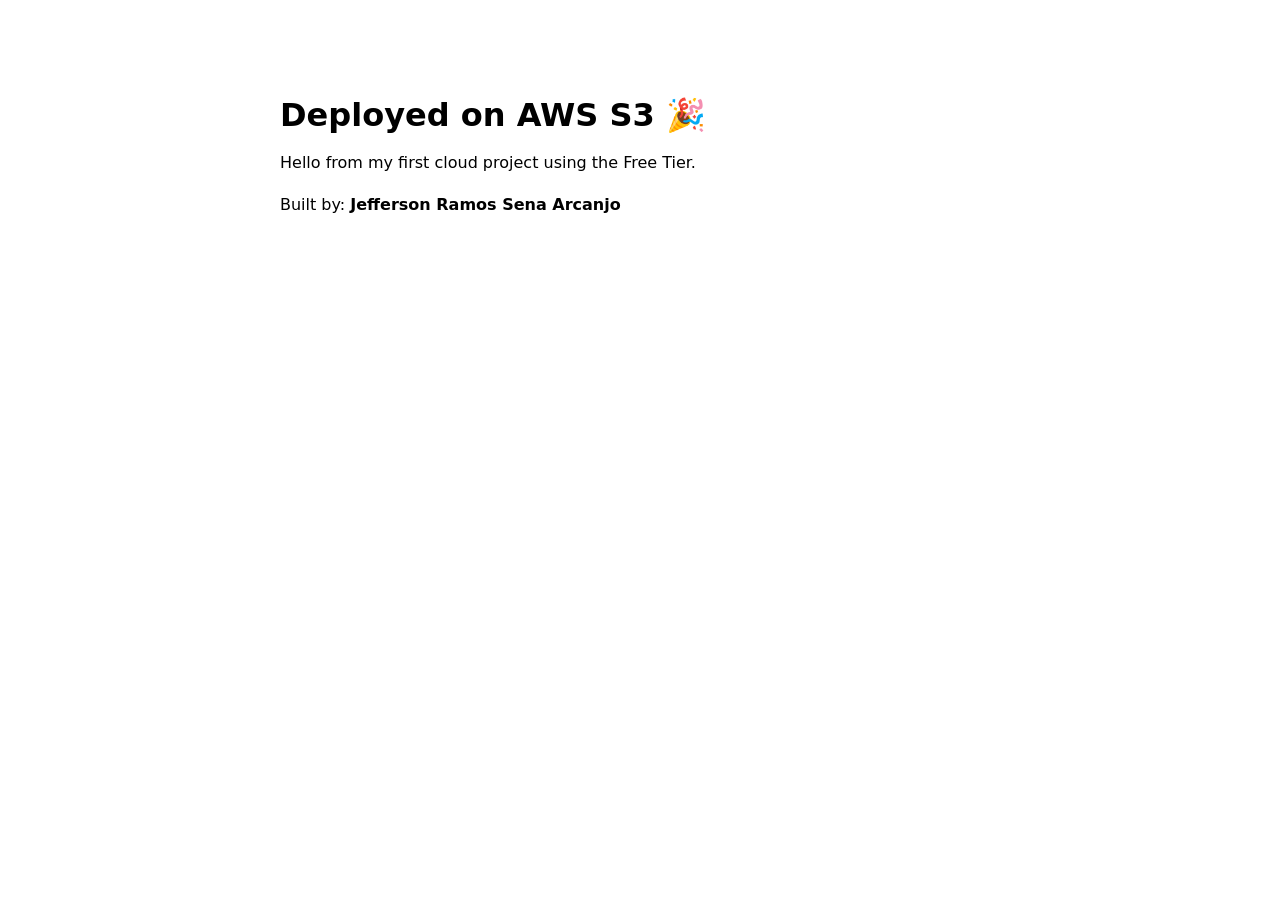
==== website/index.html @ dbe0a8b1 "Message" ====
<!doctype html>
<html lang="en">
<head>
  <meta charset="utf-8" />
  <meta name="viewport" content="width=device-width,initial-scale=1" />
  <title>My AWS S3 Static Site</title>
  <link rel="stylesheet" href="style.css" />
</head>
<body>
  <main>
    <h1>Deployed on AWS S3 🎉</h1>
    <p>Hello from my first cloud project using the Free Tier.</p>
    <p>Built by: <strong>Jefferson Ramos Sena Arcanjo</strong></p>
  </main>
</body>
</html>
---- website/style.css ----
html,body {
  margin: 0;
  padding: 0;
  font-family: system-ui, -apple-system, Segoe UI, Roboto, Arial, sans-serif;
}

main {
  max-width: 720px;
  margin: 8vh auto;
  padding: 24px;
}

h1 {
  margin: 0 0 12px;
}

p {
  line-height: 1.6;
}
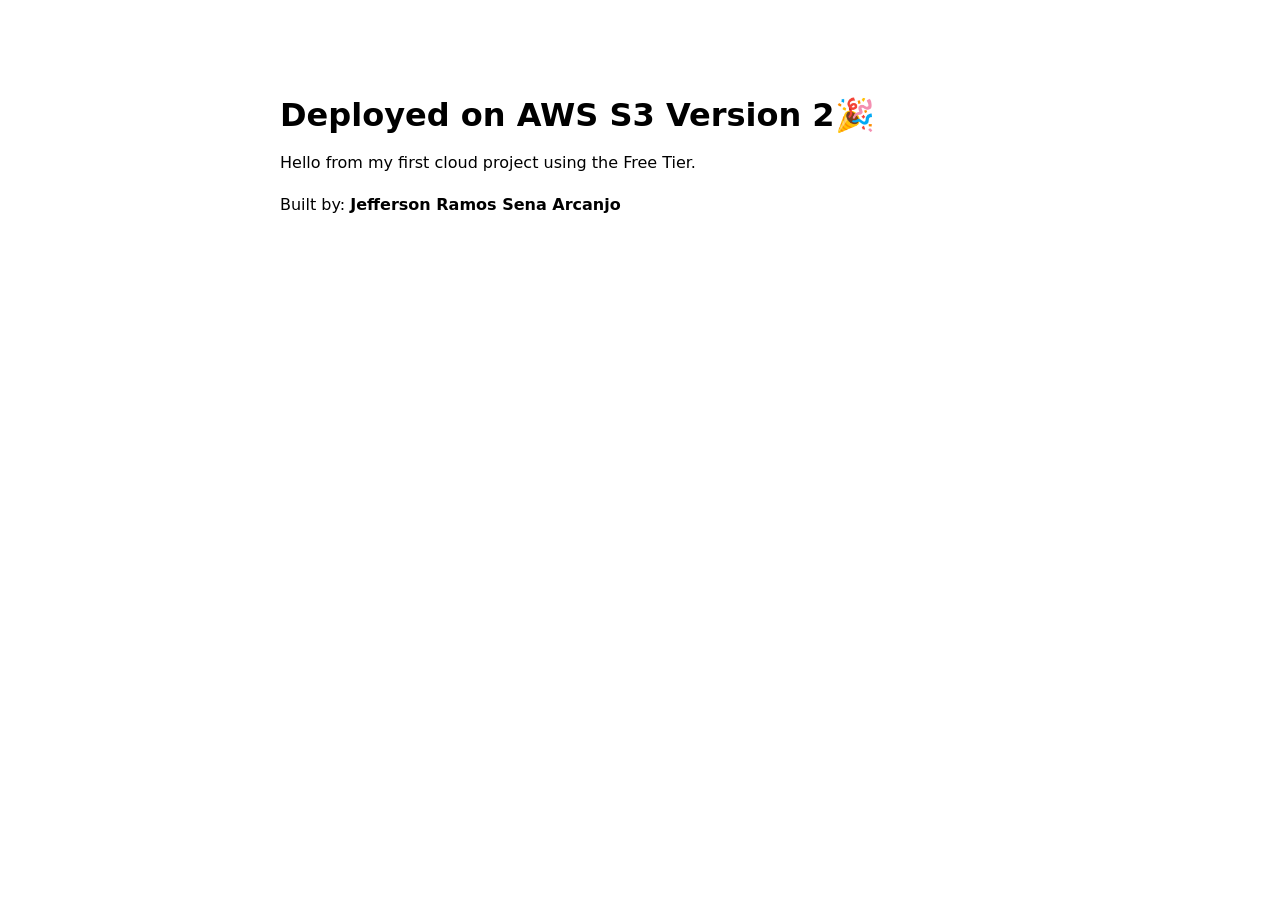
==== commit f3b3a655: "Update homepage to test CI/CD pipeline" ====
--- a/website/index.html
+++ b/website/index.html
@@ -8,7 +8,7 @@
 </head>
 <body>
   <main>
-    <h1>Deployed on AWS S3 🎉</h1>
+    <h1>Deployed on AWS S3 Version 2🎉</h1>
     <p>Hello from my first cloud project using the Free Tier.</p>
     <p>Built by: <strong>Jefferson Ramos Sena Arcanjo</strong></p>
   </main>
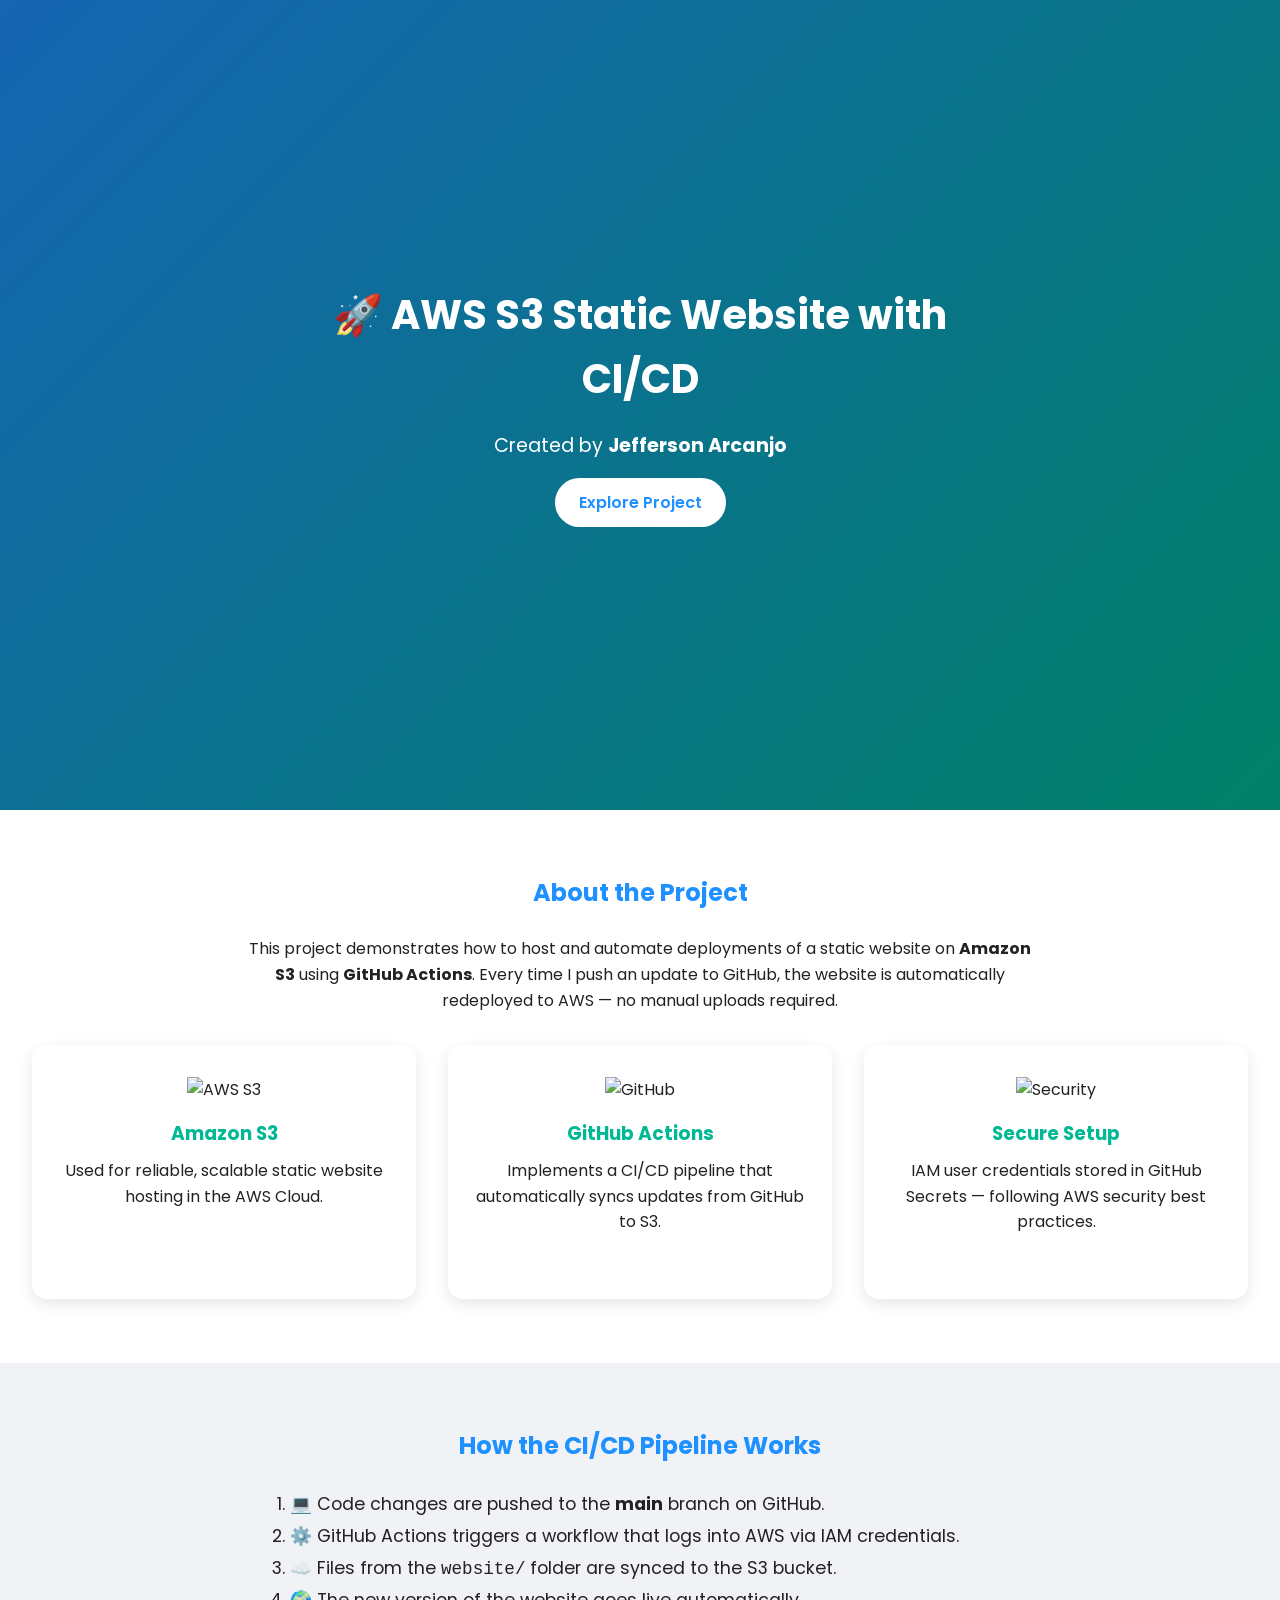
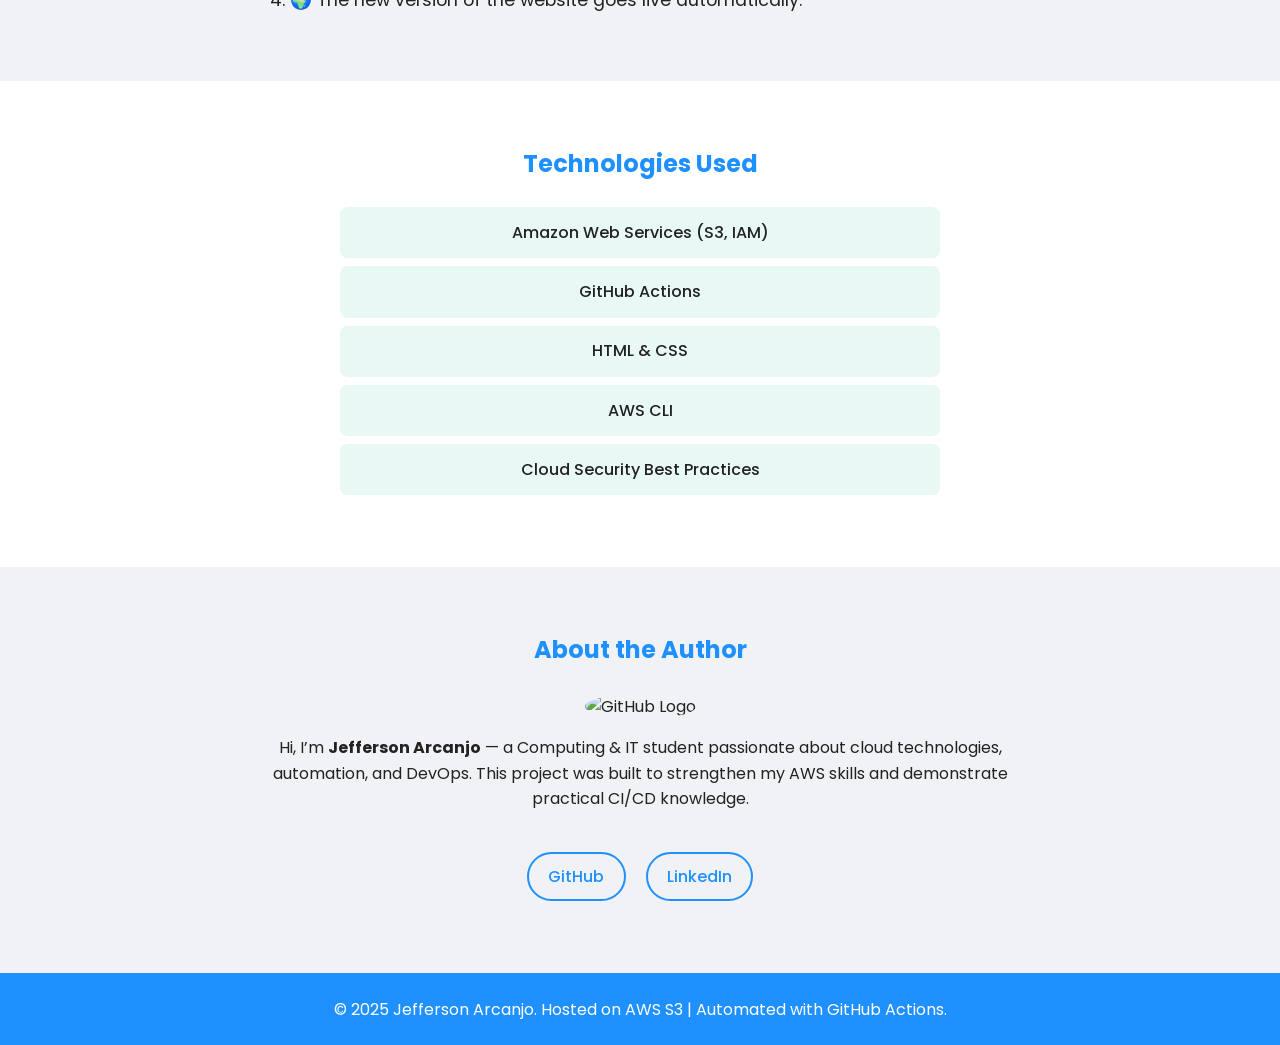
==== commit 4a3b2c52: "Upgrade website design with new portfolio layout" ====
--- a/website/index.html
+++ b/website/index.html
@@ -1,16 +1,90 @@
-<!doctype html>
+<!DOCTYPE html>
 <html lang="en">
 <head>
-  <meta charset="utf-8" />
-  <meta name="viewport" content="width=device-width,initial-scale=1" />
-  <title>My AWS S3 Static Site</title>
+  <meta charset="UTF-8" />
+  <meta name="viewport" content="width=device-width, initial-scale=1.0" />
+  <title>AWS S3 Static Website with CI/CD | Jefferson Arcanjo</title>
   <link rel="stylesheet" href="style.css" />
+  <link rel="preconnect" href="https://fonts.googleapis.com">
+  <link href="https://fonts.googleapis.com/css2?family=Poppins:wght@300;500;700&display=swap" rel="stylesheet">
 </head>
 <body>
+  <header class="hero">
+    <div class="overlay"></div>
+    <div class="hero-content">
+      <h1>🚀 AWS S3 Static Website with CI/CD</h1>
+      <p>Created by <strong>Jefferson Arcanjo</strong></p>
+      <a href="#project" class="btn">Explore Project</a>
+    </div>
+  </header>
+
   <main>
-    <h1>Deployed on AWS S3 Version 2🎉</h1>
-    <p>Hello from my first cloud project using the Free Tier.</p>
-    <p>Built by: <strong>Jefferson Ramos Sena Arcanjo</strong></p>
+    <section id="project" class="section">
+      <h2>About the Project</h2>
+      <p>
+        This project demonstrates how to host and automate deployments of a static website on
+        <strong>Amazon S3</strong> using <strong>GitHub Actions</strong>.
+        Every time I push an update to GitHub, the website is automatically redeployed to AWS —
+        no manual uploads required.
+      </p>
+
+      <div class="cards">
+        <div class="card">
+          <img src="https://cdn-icons-png.flaticon.com/512/5968/5968381.png" alt="AWS S3" />
+          <h3>Amazon S3</h3>
+          <p>Used for reliable, scalable static website hosting in the AWS Cloud.</p>
+        </div>
+        <div class="card">
+          <img src="https://cdn-icons-png.flaticon.com/512/2111/2111432.png" alt="GitHub" />
+          <h3>GitHub Actions</h3>
+          <p>Implements a CI/CD pipeline that automatically syncs updates from GitHub to S3.</p>
+        </div>
+        <div class="card">
+          <img src="https://cdn-icons-png.flaticon.com/512/906/906343.png" alt="Security" />
+          <h3>Secure Setup</h3>
+          <p>IAM user credentials stored in GitHub Secrets — following AWS security best practices.</p>
+        </div>
+      </div>
+    </section>
+
+    <section id="pipeline" class="section alt">
+      <h2>How the CI/CD Pipeline Works</h2>
+      <ol>
+        <li>💻 Code changes are pushed to the <strong>main</strong> branch on GitHub.</li>
+        <li>⚙️ GitHub Actions triggers a workflow that logs into AWS via IAM credentials.</li>
+        <li>☁️ Files from the <code>website/</code> folder are synced to the S3 bucket.</li>
+        <li>🌍 The new version of the website goes live automatically.</li>
+      </ol>
+    </section>
+
+    <section id="technologies" class="section">
+      <h2>Technologies Used</h2>
+      <ul class="tech-list">
+        <li>Amazon Web Services (S3, IAM)</li>
+        <li>GitHub Actions</li>
+        <li>HTML & CSS</li>
+        <li>AWS CLI</li>
+        <li>Cloud Security Best Practices</li>
+      </ul>
+    </section>
+
+    <section id="author" class="section alt">
+      <h2>About the Author</h2>
+      <img src="https://avatars.githubusercontent.com/u/9919?s=200&v=4" alt="GitHub Logo" class="profile" />
+      <p>
+        Hi, I’m <strong>Jefferson Arcanjo</strong> — a Computing & IT student passionate about
+        cloud technologies, automation, and DevOps.  
+        This project was built to strengthen my AWS skills and demonstrate practical CI/CD knowledge.
+      </p>
+      <div class="links">
+        <a href="https://github.com/Arcanjo-jefferson" target="_blank">GitHub</a>
+        <a href="#" target="_blank">LinkedIn</a>
+      </div>
+    </section>
   </main>
+
+  <footer>
+    <p>© 2025 Jefferson Arcanjo. Hosted on AWS S3 | Automated with GitHub Actions.</p>
+  </footer>
 </body>
-</html>+</html>
--- a/website/style.css
+++ b/website/style.css
@@ -1,19 +1,170 @@
-html,body {
+/* Font and global reset */
+* {
   margin: 0;
   padding: 0;
-  font-family: system-ui, -apple-system, Segoe UI, Roboto, Arial, sans-serif;
+  box-sizing: border-box;
 }
 
-main {
-  max-width: 720px;
-  margin: 8vh auto;
-  padding: 24px;
+body {
+  font-family: 'Poppins', sans-serif;
+  line-height: 1.6;
+  color: #222;
+  background-color: #f5f6fa;
 }
 
-h1 {
-  margin: 0 0 12px;
+/* Hero Section */
+.hero {
+  position: relative;
+  background: linear-gradient(135deg, #1e90ff, #00b894);
+  color: white;
+  text-align: center;
+  height: 90vh;
+  display: flex;
+  align-items: center;
+  justify-content: center;
 }
 
-p {
-  line-height: 1.6;
-}+.hero .overlay {
+  position: absolute;
+  inset: 0;
+  background: rgba(0, 0, 0, 0.3);
+}
+
+.hero-content {
+  position: relative;
+  z-index: 1;
+  max-width: 700px;
+}
+
+.hero h1 {
+  font-size: 2.5rem;
+  margin-bottom: 0.5em;
+}
+
+.hero p {
+  font-size: 1.2rem;
+}
+
+.btn {
+  display: inline-block;
+  background: #fff;
+  color: #1e90ff;
+  padding: 0.75em 1.5em;
+  border-radius: 30px;
+  font-weight: 600;
+  margin-top: 1em;
+  text-decoration: none;
+  transition: 0.3s;
+}
+
+.btn:hover {
+  background: #00b894;
+  color: #fff;
+}
+
+/* Sections */
+.section {
+  padding: 4em 2em;
+  text-align: center;
+  background: #fff;
+}
+
+.section.alt {
+  background: #f0f2f5;
+}
+
+.section h2 {
+  color: #1e90ff;
+  margin-bottom: 1em;
+}
+
+.section p {
+  max-width: 800px;
+  margin: 0 auto 2em;
+}
+
+/* Cards */
+.cards {
+  display: grid;
+  grid-template-columns: repeat(auto-fit, minmax(240px, 1fr));
+  gap: 2em;
+  margin-top: 2em;
+}
+
+.card {
+  background: #fff;
+  border-radius: 15px;
+  padding: 2em 1.5em;
+  box-shadow: 0 5px 15px rgba(0, 0, 0, 0.1);
+  transition: transform 0.3s ease;
+}
+
+.card:hover {
+  transform: translateY(-8px);
+}
+
+.card img {
+  width: 60px;
+  margin-bottom: 1em;
+}
+
+.card h3 {
+  color: #00b894;
+  margin-bottom: 0.5em;
+}
+
+/* Pipeline List */
+ol {
+  text-align: left;
+  max-width: 700px;
+  margin: 0 auto;
+  font-size: 1.1rem;
+  line-height: 1.8;
+}
+
+/* Tech List */
+.tech-list {
+  list-style: none;
+  max-width: 600px;
+  margin: 0 auto;
+}
+
+.tech-list li {
+  background: #e8f8f5;
+  margin: 0.5em 0;
+  padding: 0.8em;
+  border-radius: 8px;
+  font-weight: 500;
+}
+
+/* Author Section */
+.profile {
+  width: 100px;
+  border-radius: 50%;
+  margin-bottom: 1em;
+}
+
+.links a {
+  display: inline-block;
+  margin: 0.5em;
+  padding: 0.6em 1.2em;
+  border: 2px solid #1e90ff;
+  color: #1e90ff;
+  border-radius: 25px;
+  text-decoration: none;
+  font-weight: 500;
+  transition: all 0.3s ease;
+}
+
+.links a:hover {
+  background: #1e90ff;
+  color: white;
+}
+
+/* Footer */
+footer {
+  text-align: center;
+  padding: 1.5em;
+  background: #1e90ff;
+  color: white;
+}
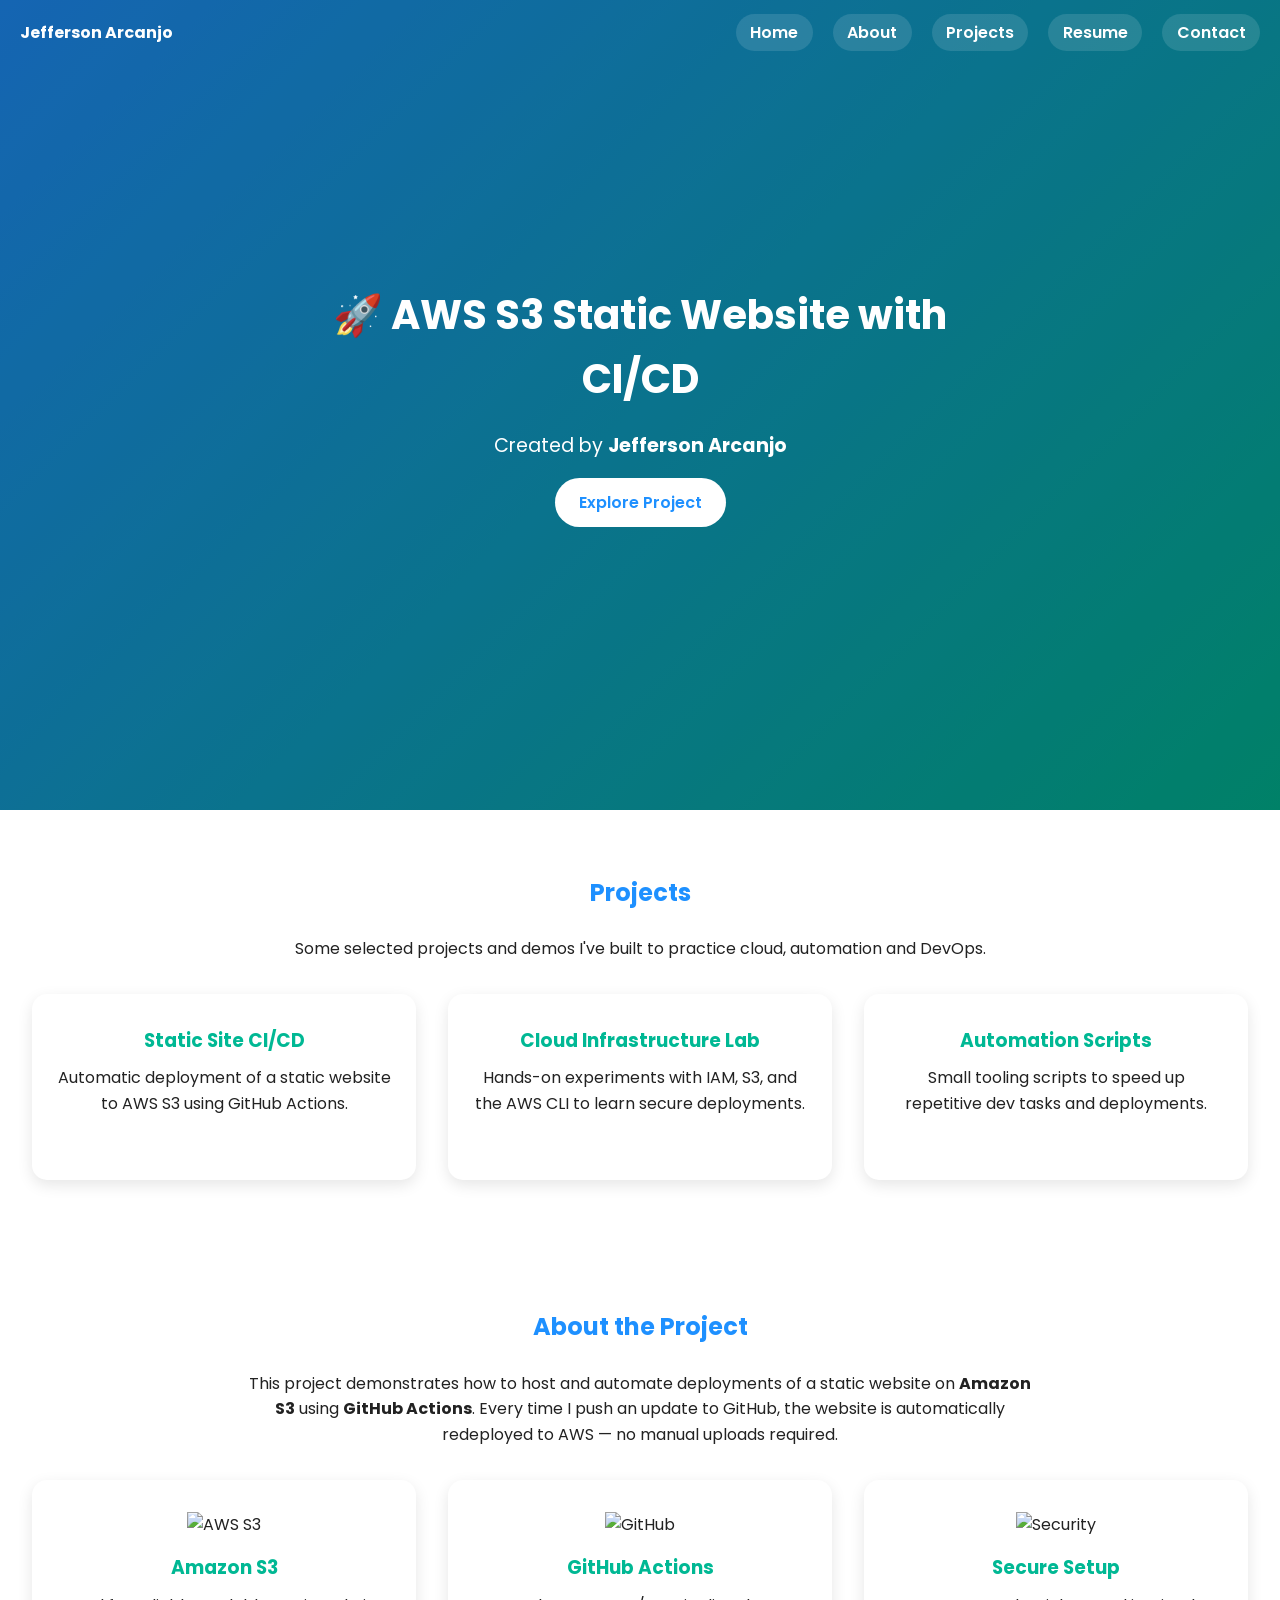
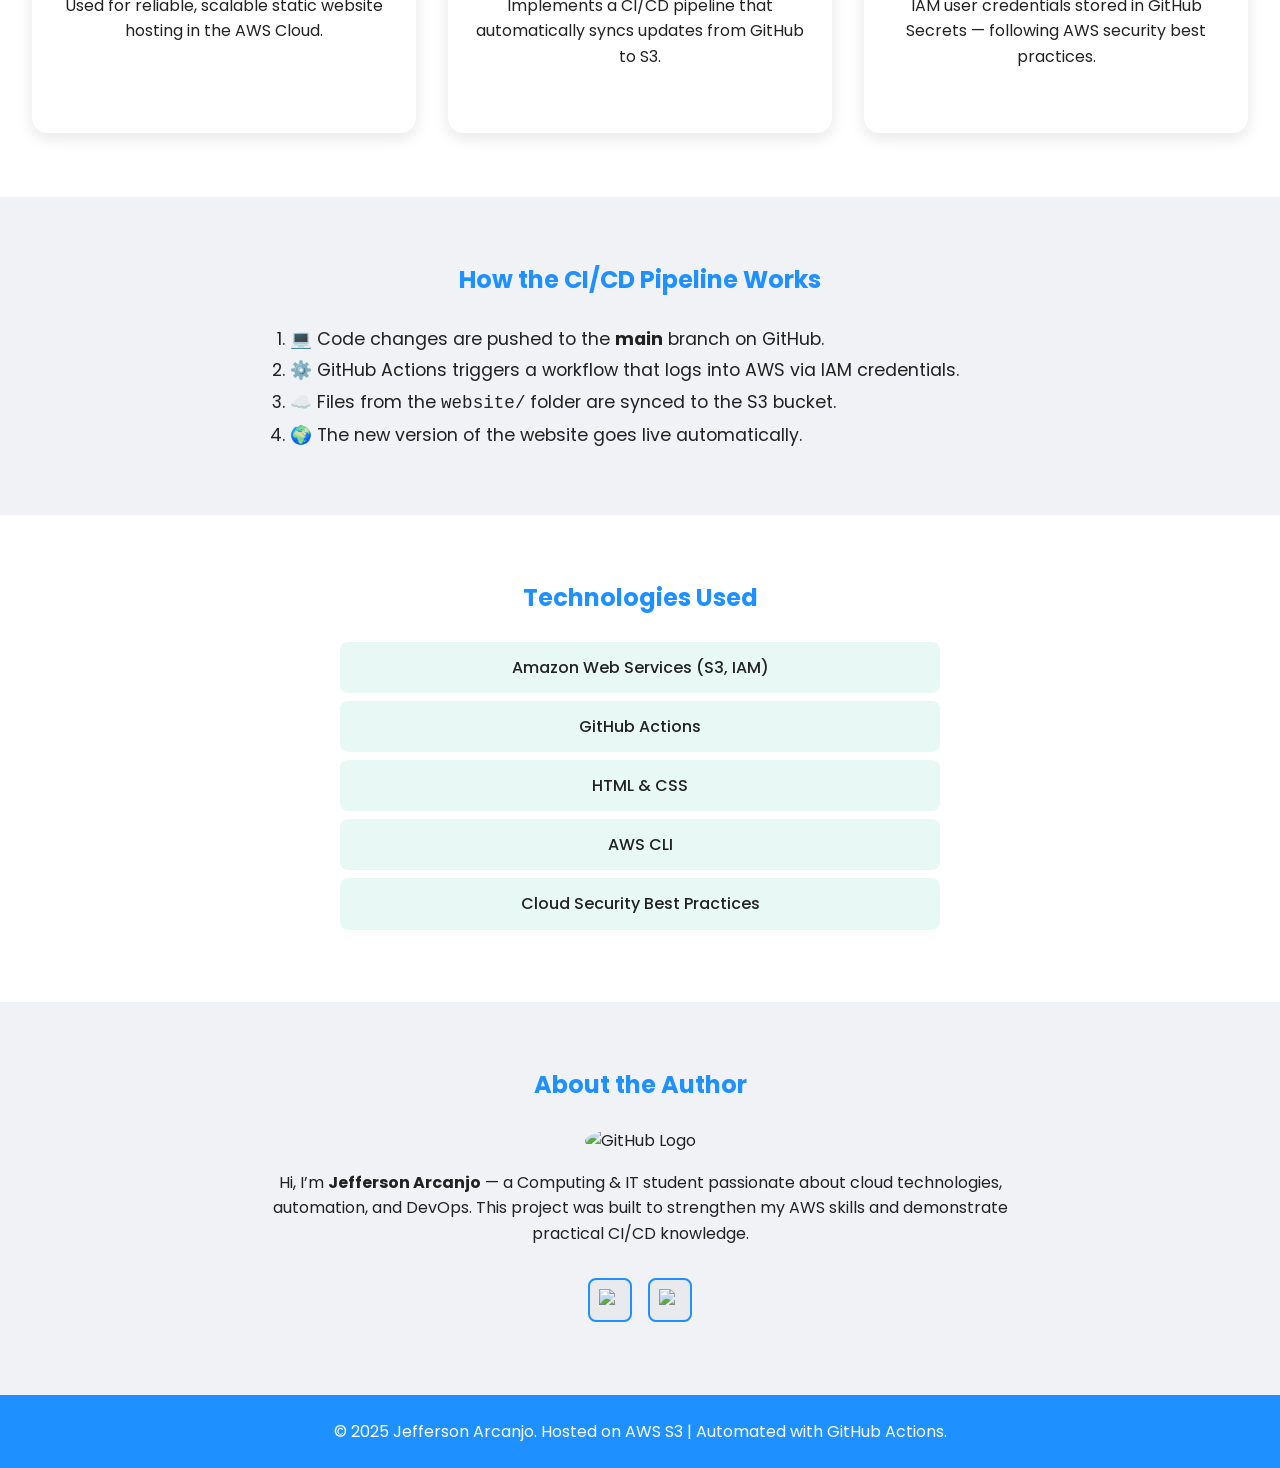
==== commit b6eeeb88: "added new menu section, updated index, and icons" ====
--- a/website/index.html
+++ b/website/index.html
@@ -4,11 +4,21 @@
   <meta charset="UTF-8" />
   <meta name="viewport" content="width=device-width, initial-scale=1.0" />
   <title>AWS S3 Static Website with CI/CD | Jefferson Arcanjo</title>
-  <link rel="stylesheet" href="style.css" />
+  <link rel="stylesheet" href="css/style.css" />
   <link rel="preconnect" href="https://fonts.googleapis.com">
   <link href="https://fonts.googleapis.com/css2?family=Poppins:wght@300;500;700&display=swap" rel="stylesheet">
 </head>
 <body>
+  <nav class="topnav">
+    <div class="brand"><a href="index.html">Jefferson Arcanjo</a></div>
+    <div class="nav-links">
+      <a href="index.html">Home</a>
+      <a href="about.html">About</a>
+      <a href="projects.html">Projects</a>
+      <a href="resume.pdf">Resume</a>
+      <a href="contact.html">Contact</a>
+    </div>
+  </nav>
   <header class="hero">
     <div class="overlay"></div>
     <div class="hero-content">
@@ -19,6 +29,26 @@
   </header>
 
   <main>
+    <section id="projects" class="section">
+      <h2>Projects</h2>
+      <p>Some selected projects and demos I've built to practice cloud, automation and DevOps.</p>
+
+      <div class="cards">
+        <div class="card">
+          <h3>Static Site CI/CD</h3>
+          <p>Automatic deployment of a static website to AWS S3 using GitHub Actions.</p>
+        </div>
+        <div class="card">
+          <h3>Cloud Infrastructure Lab</h3>
+          <p>Hands-on experiments with IAM, S3, and the AWS CLI to learn secure deployments.</p>
+        </div>
+        <div class="card">
+          <h3>Automation Scripts</h3>
+          <p>Small tooling scripts to speed up repetitive dev tasks and deployments.</p>
+        </div>
+      </div>
+    </section>
+
     <section id="project" class="section">
       <h2>About the Project</h2>
       <p>
@@ -76,9 +106,13 @@
         cloud technologies, automation, and DevOps.  
         This project was built to strengthen my AWS skills and demonstrate practical CI/CD knowledge.
       </p>
-      <div class="links">
-        <a href="https://github.com/Arcanjo-jefferson" target="_blank">GitHub</a>
-        <a href="#" target="_blank">LinkedIn</a>
+      <div class="links social-icons">
+        <a href="https://github.com/Arcanjo-jefferson" target="_blank" aria-label="GitHub" title="GitHub">
+          <img src="https://cdn-icons-png.flaticon.com/512/25/25231.png" alt="GitHub" class="social-icon-img" />
+        </a>
+        <a href="https://www.linkedin.com/in/jeffersonarcanjo/" target="_blank" aria-label="LinkedIn" title="LinkedIn">
+          <img src="https://cdn-icons-png.flaticon.com/512/174/174857.png" alt="LinkedIn" class="social-icon-img" />
+        </a>
       </div>
     </section>
   </main>
--- a/website/css/style.css
+++ b/website/css/style.css
@@ -0,0 +1,244 @@
+/* Font and global reset */
+* {
+  margin: 0;
+  padding: 0;
+  box-sizing: border-box;
+}
+
+body {
+  font-family: 'Poppins', sans-serif;
+  line-height: 1.6;
+  color: #222;
+  background-color: #f5f6fa;
+}
+
+/* Top Navigation */
+.topnav {
+  position: absolute;
+  top: 20px;
+  left: 20px;
+  right: 20px;
+  display: flex;
+  align-items: center;
+  justify-content: space-between;
+  z-index: 2;
+}
+
+.topnav .brand a {
+  color: white;
+  font-weight: 700;
+  text-decoration: none;
+  font-size: 1rem;
+}
+
+.topnav .nav-links a {
+  color: white;
+  text-decoration: none;
+  margin-left: 1em;
+  padding: 0.45em 0.9em;
+  border-radius: 20px;
+  background: rgba(255,255,255,0.12);
+  transition: background 0.2s ease, transform 0.15s ease;
+  font-weight: 600;
+}
+
+.topnav .nav-links a:hover {
+  background: rgba(255,255,255,0.2);
+  transform: translateY(-2px);
+}
+
+/* Hero Section */
+.hero {
+  position: relative;
+  background: linear-gradient(135deg, #1e90ff, #00b894);
+  color: white;
+  text-align: center;
+  height: 90vh;
+  display: flex;
+  align-items: center;
+  justify-content: center;
+}
+
+.hero .overlay {
+  position: absolute;
+  inset: 0;
+  background: rgba(0, 0, 0, 0.3);
+}
+
+.hero-content {
+  position: relative;
+  z-index: 1;
+  max-width: 700px;
+}
+
+.hero h1 {
+  font-size: 2.5rem;
+  margin-bottom: 0.5em;
+}
+
+.hero p {
+  font-size: 1.2rem;
+}
+
+.btn {
+  display: inline-block;
+  background: #fff;
+  color: #1e90ff;
+  padding: 0.75em 1.5em;
+  border-radius: 30px;
+  font-weight: 600;
+  margin-top: 1em;
+  text-decoration: none;
+  transition: 0.3s;
+}
+
+.btn:hover {
+  background: #00b894;
+  color: #fff;
+}
+
+/* Sections */
+.section {
+  padding: 4em 2em;
+  text-align: center;
+  background: #fff;
+}
+
+.section.alt {
+  background: #f0f2f5;
+}
+
+.section h2 {
+  color: #1e90ff;
+  margin-bottom: 1em;
+}
+
+.section p {
+  max-width: 800px;
+  margin: 0 auto 2em;
+}
+
+/* Cards */
+.cards {
+  display: grid;
+  grid-template-columns: repeat(auto-fit, minmax(240px, 1fr));
+  gap: 2em;
+  margin-top: 2em;
+}
+
+.card {
+  background: #fff;
+  border-radius: 15px;
+  padding: 2em 1.5em;
+  box-shadow: 0 5px 15px rgba(0, 0, 0, 0.1);
+  transition: transform 0.3s ease;
+}
+
+.card:hover {
+  transform: translateY(-8px);
+}
+
+.card img {
+  width: 60px;
+  margin-bottom: 1em;
+}
+
+.card h3 {
+  color: #00b894;
+  margin-bottom: 0.5em;
+}
+
+/* Pipeline List */
+ol {
+  text-align: left;
+  max-width: 700px;
+  margin: 0 auto;
+  font-size: 1.1rem;
+  line-height: 1.8;
+}
+
+/* Tech List */
+.tech-list {
+  list-style: none;
+  max-width: 600px;
+  margin: 0 auto;
+}
+
+.tech-list li {
+  background: #e8f8f5;
+  margin: 0.5em 0;
+  padding: 0.8em;
+  border-radius: 8px;
+  font-weight: 500;
+}
+
+/* Author Section */
+.profile {
+  width: 100px;
+  border-radius: 50%;
+  margin-bottom: 1em;
+}
+
+.links a {
+  display: inline-block;
+  margin: 0.5em;
+  padding: 0.6em 1.2em;
+  border: 2px solid #1e90ff;
+  color: #1e90ff;
+  border-radius: 25px;
+  text-decoration: none;
+  font-weight: 500;
+  transition: all 0.3s ease;
+}
+
+.links a:hover {
+  background: #1e90ff;
+  color: white;
+}
+
+/* Social icon links in author section */
+.social-icons a {
+  display: inline-flex;
+  align-items: center;
+  justify-content: center;
+  width: 44px;
+  height: 44px;
+  margin: 0 0.4em;
+  border-radius: 8px;
+  background: rgba(0,0,0,0.03);
+  color: #1e90ff;
+  text-decoration: none;
+  transition: transform 0.15s ease, background 0.15s ease;
+}
+
+.social-icons a svg {
+  display: block;
+  width: 22px;
+  height: 22px;
+}
+
+.social-icons a:hover {
+  transform: translateY(-4px);
+  background: rgba(30,144,255,0.12);
+}
+
+.social-icon-img {
+  width: 22px;
+  height: 22px;
+  display: block;
+}
+
+/* Footer */
+footer {
+  text-align: center;
+  padding: 1.5em;
+  background: #1e90ff;
+  color: white;
+}
+
+/* Projects cards inherit existing card styles; tighten spacing on smaller screens */
+@media (max-width: 600px) {
+  .topnav { top: 12px; left: 12px; right: 12px; }
+  .topnav .nav-links a { padding: 0.4em 0.7em; margin-left: 0.6em; }
+  .hero { height: 80vh; }
+}
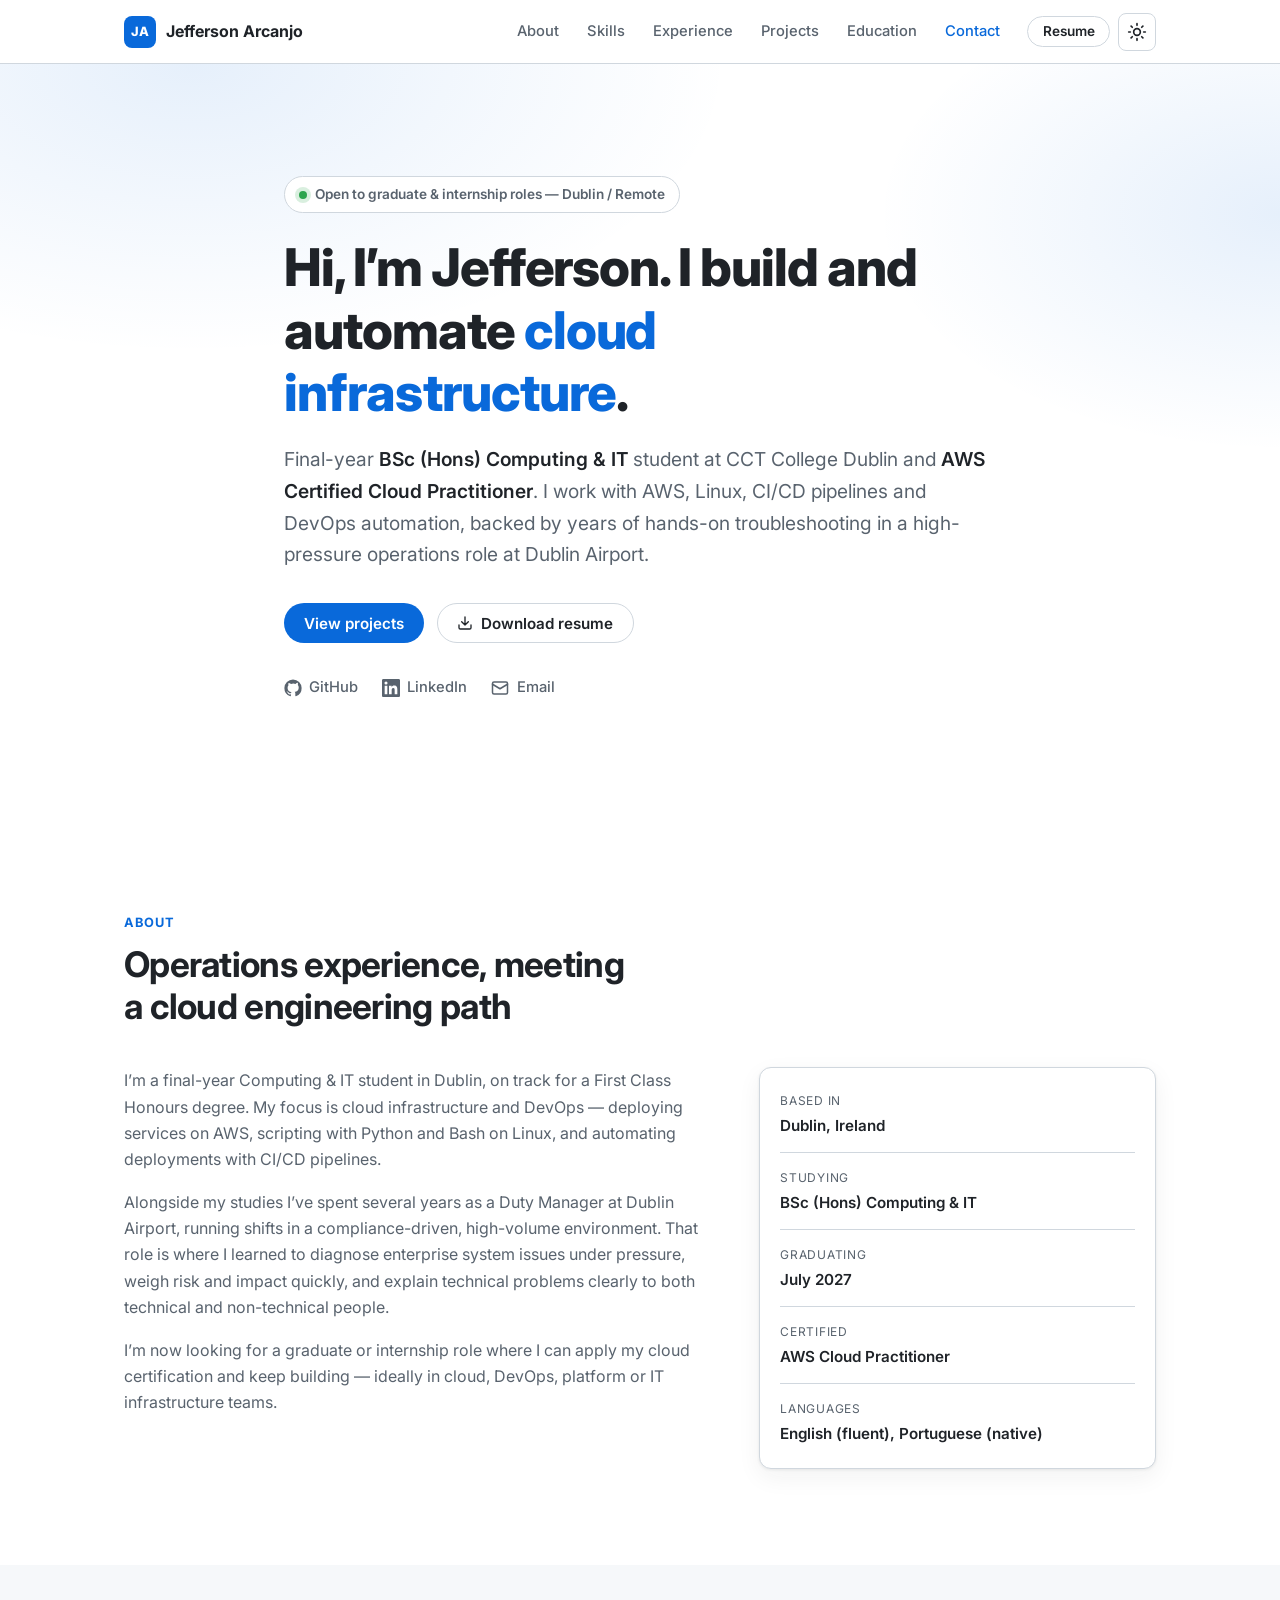
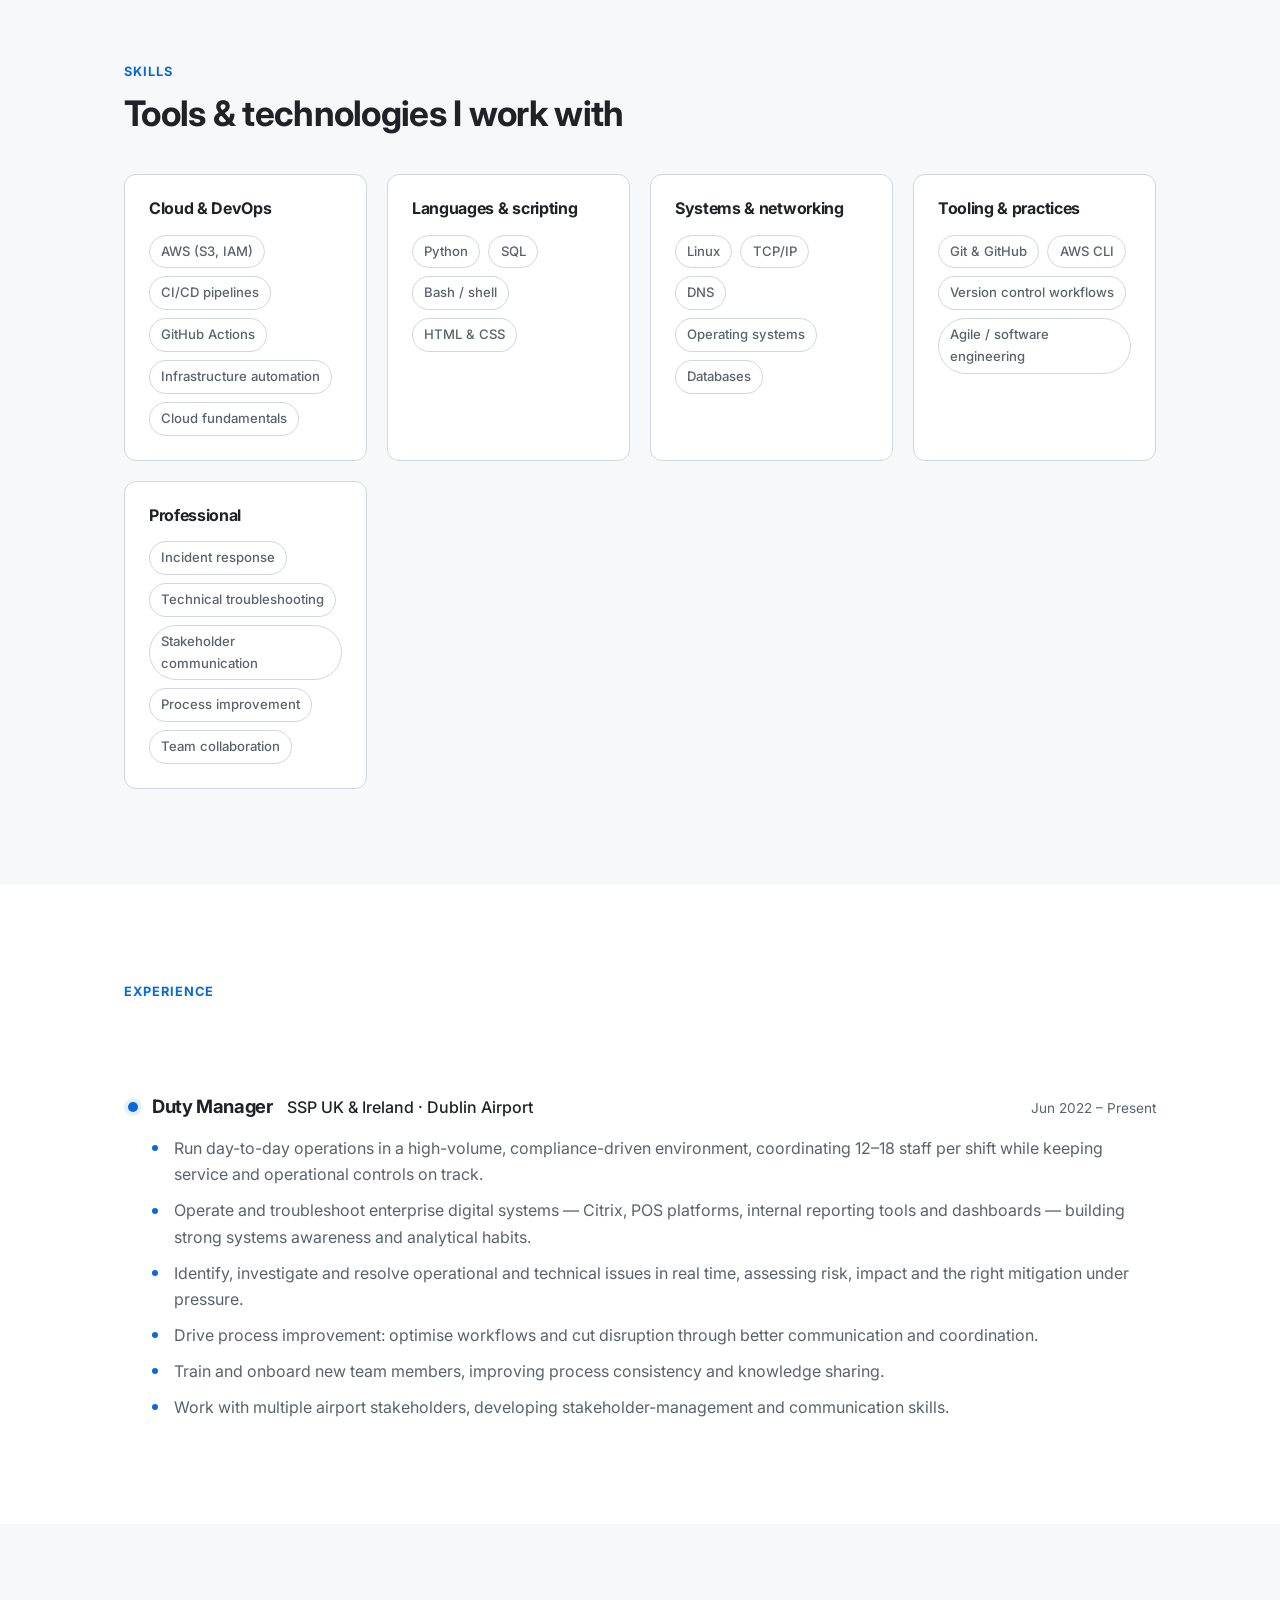
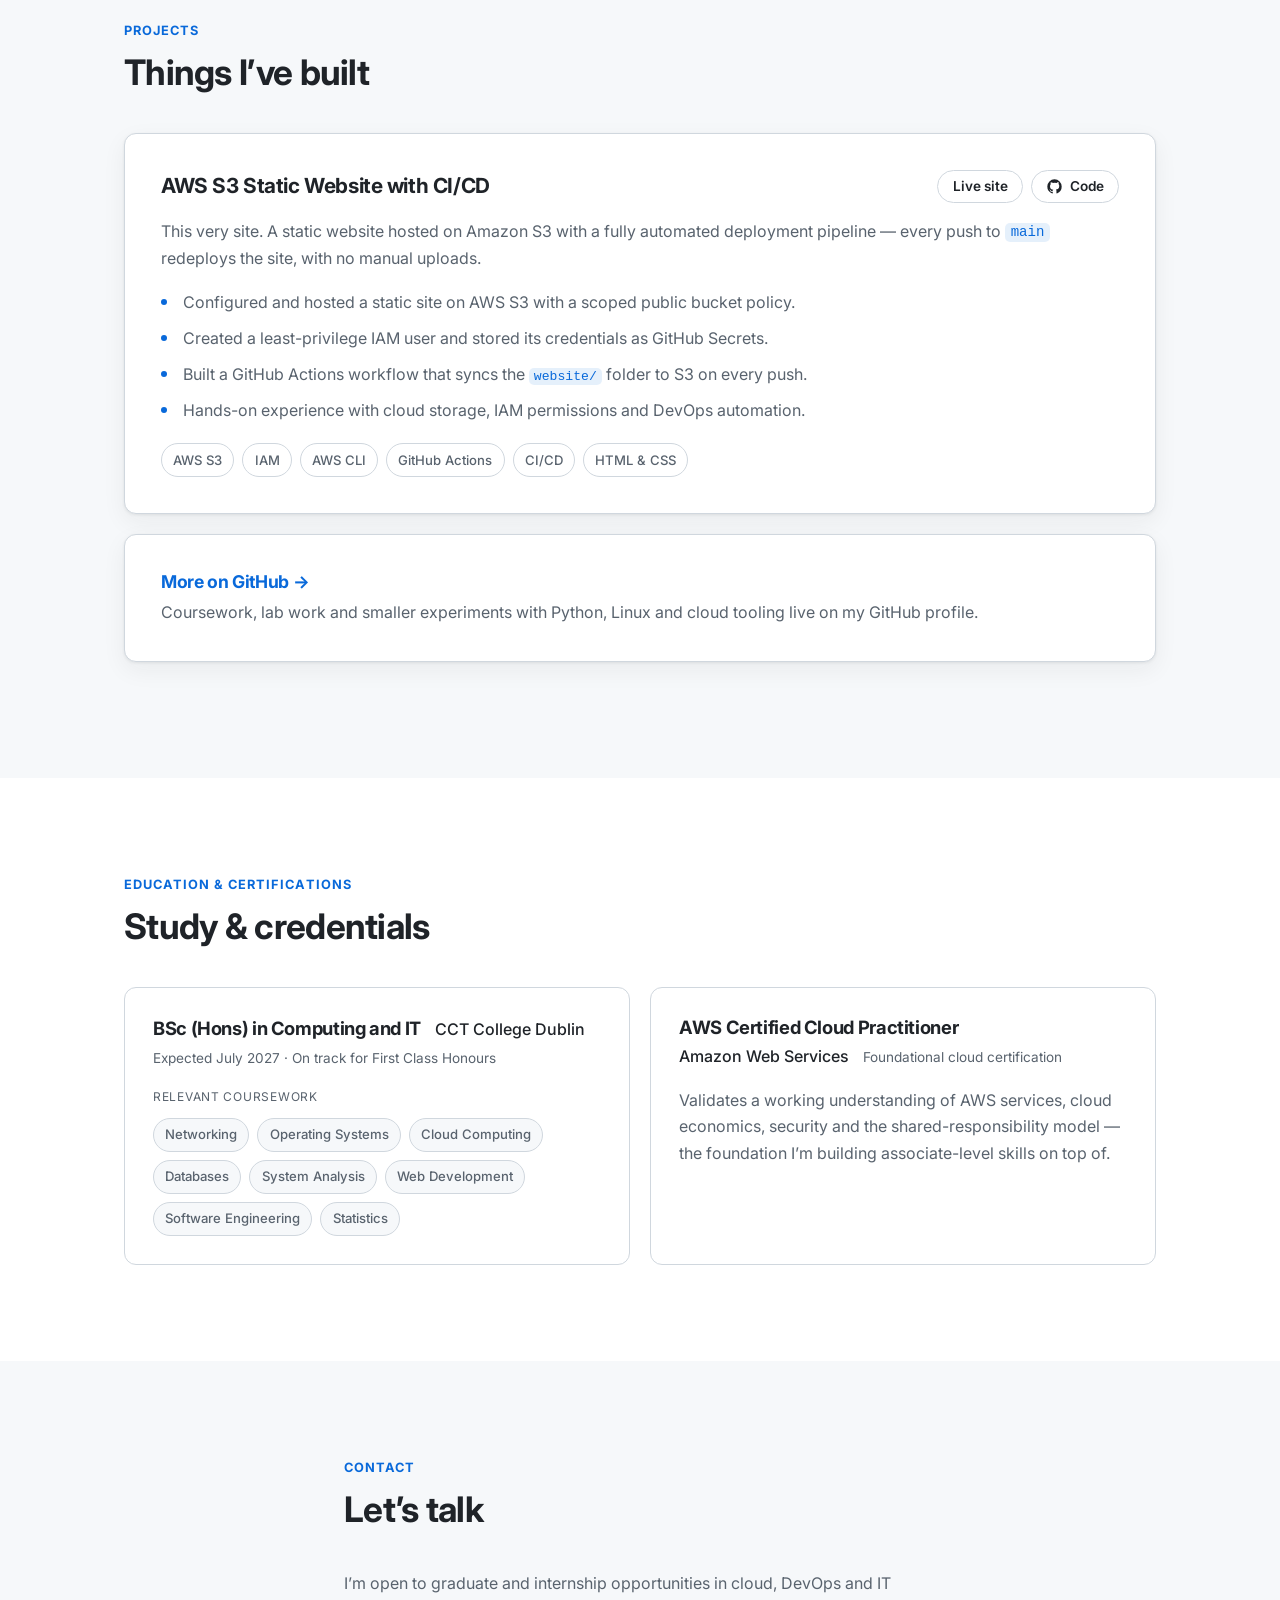
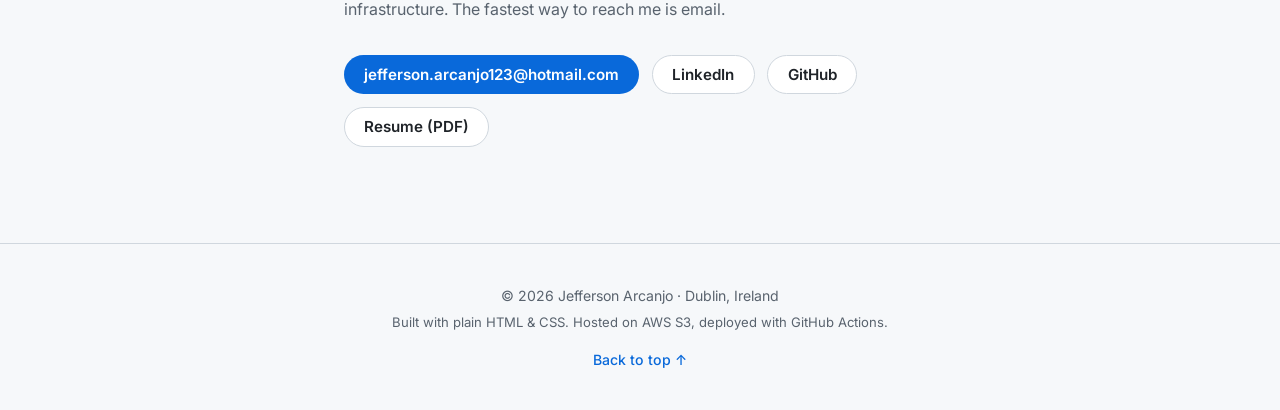
==== commit 162d9810: "Rebuild site as personal portfolio Replace the single AWS-project landing page with a personal / por" ====
--- a/website/index.html
+++ b/website/index.html
@@ -1,124 +1,349 @@
 <!DOCTYPE html>
-<html lang="en">
+<html lang="en" class="no-js">
 <head>
   <meta charset="UTF-8" />
+  <script>document.documentElement.className = document.documentElement.className.replace('no-js', 'js');</script>
   <meta name="viewport" content="width=device-width, initial-scale=1.0" />
-  <title>AWS S3 Static Website with CI/CD | Jefferson Arcanjo</title>
+
+  <title>Jefferson Arcanjo — Cloud &amp; DevOps focused Computing student</title>
+  <meta name="description" content="Jefferson Arcanjo — final-year BSc (Hons) Computing &amp; IT student at CCT College Dublin and AWS Certified Cloud Practitioner. Cloud infrastructure, CI/CD and DevOps automation. Open to graduate and internship roles." />
+  <meta name="author" content="Jefferson Arcanjo" />
+  <meta name="theme-color" content="#0d1117" media="(prefers-color-scheme: dark)" />
+  <meta name="theme-color" content="#ffffff" media="(prefers-color-scheme: light)" />
+
+  <link rel="canonical" href="http://jefferson-static-site-2025.s3-website-eu-west-1.amazonaws.com/" />
+
+  <!-- Open Graph -->
+  <meta property="og:type" content="website" />
+  <meta property="og:title" content="Jefferson Arcanjo — Cloud &amp; DevOps focused Computing student" />
+  <meta property="og:description" content="Final-year BSc (Hons) Computing &amp; IT student at CCT College Dublin and AWS Certified Cloud Practitioner. Open to graduate and internship roles." />
+  <meta property="og:url" content="http://jefferson-static-site-2025.s3-website-eu-west-1.amazonaws.com/" />
+  <meta name="twitter:card" content="summary" />
+
+  <link rel="icon" href="favicon.svg" type="image/svg+xml" />
+  <link rel="preconnect" href="https://fonts.googleapis.com" />
+  <link rel="preconnect" href="https://fonts.gstatic.com" crossorigin />
+  <link href="https://fonts.googleapis.com/css2?family=Inter:wght@400;500;600;700;800&display=swap" rel="stylesheet" />
   <link rel="stylesheet" href="css/style.css" />
-  <link rel="preconnect" href="https://fonts.googleapis.com">
-  <link href="https://fonts.googleapis.com/css2?family=Poppins:wght@300;500;700&display=swap" rel="stylesheet">
 </head>
 <body>
-  <nav class="topnav">
-    <div class="brand"><a href="index.html">Jefferson Arcanjo</a></div>
-    <div class="nav-links">
-      <a href="index.html">Home</a>
-      <a href="about.html">About</a>
-      <a href="projects.html">Projects</a>
-      <a href="resume.pdf">Resume</a>
-      <a href="contact.html">Contact</a>
-    </div>
-  </nav>
-  <header class="hero">
-    <div class="overlay"></div>
-    <div class="hero-content">
-      <h1>🚀 AWS S3 Static Website with CI/CD</h1>
-      <p>Created by <strong>Jefferson Arcanjo</strong></p>
-      <a href="#project" class="btn">Explore Project</a>
+  <a class="skip-link" href="#main">Skip to content</a>
+
+  <header class="site-header" id="top">
+    <div class="container header-inner">
+      <a class="brand" href="#top" aria-label="Jefferson Arcanjo — home">
+        <span class="brand-mark" aria-hidden="true">JA</span>
+        <span class="brand-name">Jefferson Arcanjo</span>
+      </a>
+
+      <nav class="site-nav" id="site-nav" aria-label="Primary">
+        <a href="#about">About</a>
+        <a href="#skills">Skills</a>
+        <a href="#experience">Experience</a>
+        <a href="#projects">Projects</a>
+        <a href="#education">Education</a>
+        <a href="#contact">Contact</a>
+      </nav>
+
+      <div class="header-actions">
+        <a class="btn btn-ghost btn-sm" href="resume.pdf" target="_blank" rel="noopener">Resume</a>
+        <button class="icon-btn" id="theme-toggle" type="button" aria-label="Switch colour theme" aria-pressed="false">
+          <svg class="icon-sun" width="20" height="20" viewBox="0 0 24 24" fill="none" stroke="currentColor" stroke-width="2" stroke-linecap="round" stroke-linejoin="round" aria-hidden="true"><circle cx="12" cy="12" r="4"/><path d="M12 2v2M12 20v2M4.93 4.93l1.41 1.41M17.66 17.66l1.41 1.41M2 12h2M20 12h2M6.34 17.66l-1.41 1.41M19.07 4.93l-1.41 1.41"/></svg>
+          <svg class="icon-moon" width="20" height="20" viewBox="0 0 24 24" fill="none" stroke="currentColor" stroke-width="2" stroke-linecap="round" stroke-linejoin="round" aria-hidden="true"><path d="M21 12.79A9 9 0 1 1 11.21 3 7 7 0 0 0 21 12.79z"/></svg>
+        </button>
+        <button class="icon-btn nav-toggle" id="nav-toggle" type="button" aria-label="Open menu" aria-expanded="false" aria-controls="site-nav">
+          <svg width="22" height="22" viewBox="0 0 24 24" fill="none" stroke="currentColor" stroke-width="2" stroke-linecap="round" aria-hidden="true"><path d="M3 6h18M3 12h18M3 18h18"/></svg>
+        </button>
+      </div>
     </div>
   </header>
 
-  <main>
-    <section id="projects" class="section">
-      <h2>Projects</h2>
-      <p>Some selected projects and demos I've built to practice cloud, automation and DevOps.</p>
-
-      <div class="cards">
-        <div class="card">
-          <h3>Static Site CI/CD</h3>
-          <p>Automatic deployment of a static website to AWS S3 using GitHub Actions.</p>
-        </div>
-        <div class="card">
-          <h3>Cloud Infrastructure Lab</h3>
-          <p>Hands-on experiments with IAM, S3, and the AWS CLI to learn secure deployments.</p>
-        </div>
-        <div class="card">
-          <h3>Automation Scripts</h3>
-          <p>Small tooling scripts to speed up repetitive dev tasks and deployments.</p>
-        </div>
-      </div>
-    </section>
-
-    <section id="project" class="section">
-      <h2>About the Project</h2>
-      <p>
-        This project demonstrates how to host and automate deployments of a static website on
-        <strong>Amazon S3</strong> using <strong>GitHub Actions</strong>.
-        Every time I push an update to GitHub, the website is automatically redeployed to AWS —
-        no manual uploads required.
-      </p>
-
-      <div class="cards">
-        <div class="card">
-          <img src="https://cdn-icons-png.flaticon.com/512/5968/5968381.png" alt="AWS S3" />
-          <h3>Amazon S3</h3>
-          <p>Used for reliable, scalable static website hosting in the AWS Cloud.</p>
-        </div>
-        <div class="card">
-          <img src="https://cdn-icons-png.flaticon.com/512/2111/2111432.png" alt="GitHub" />
-          <h3>GitHub Actions</h3>
-          <p>Implements a CI/CD pipeline that automatically syncs updates from GitHub to S3.</p>
-        </div>
-        <div class="card">
-          <img src="https://cdn-icons-png.flaticon.com/512/906/906343.png" alt="Security" />
-          <h3>Secure Setup</h3>
-          <p>IAM user credentials stored in GitHub Secrets — following AWS security best practices.</p>
-        </div>
-      </div>
-    </section>
-
-    <section id="pipeline" class="section alt">
-      <h2>How the CI/CD Pipeline Works</h2>
-      <ol>
-        <li>💻 Code changes are pushed to the <strong>main</strong> branch on GitHub.</li>
-        <li>⚙️ GitHub Actions triggers a workflow that logs into AWS via IAM credentials.</li>
-        <li>☁️ Files from the <code>website/</code> folder are synced to the S3 bucket.</li>
-        <li>🌍 The new version of the website goes live automatically.</li>
-      </ol>
-    </section>
-
-    <section id="technologies" class="section">
-      <h2>Technologies Used</h2>
-      <ul class="tech-list">
-        <li>Amazon Web Services (S3, IAM)</li>
-        <li>GitHub Actions</li>
-        <li>HTML & CSS</li>
-        <li>AWS CLI</li>
-        <li>Cloud Security Best Practices</li>
-      </ul>
-    </section>
-
-    <section id="author" class="section alt">
-      <h2>About the Author</h2>
-      <img src="https://avatars.githubusercontent.com/u/9919?s=200&v=4" alt="GitHub Logo" class="profile" />
-      <p>
-        Hi, I’m <strong>Jefferson Arcanjo</strong> — a Computing & IT student passionate about
-        cloud technologies, automation, and DevOps.  
-        This project was built to strengthen my AWS skills and demonstrate practical CI/CD knowledge.
-      </p>
-      <div class="links social-icons">
-        <a href="https://github.com/Arcanjo-jefferson" target="_blank" aria-label="GitHub" title="GitHub">
-          <img src="https://cdn-icons-png.flaticon.com/512/25/25231.png" alt="GitHub" class="social-icon-img" />
+  <main id="main">
+    <!-- Hero -->
+    <section class="hero" aria-labelledby="hero-title">
+      <div class="container hero-inner">
+        <p class="hero-status reveal">
+          <span class="dot" aria-hidden="true"></span>
+          Open to graduate &amp; internship roles — Dublin / Remote
+        </p>
+        <h1 id="hero-title" class="reveal">
+          Hi, I&rsquo;m Jefferson. I build and automate
+          <span class="accent">cloud infrastructure</span>.
+        </h1>
+        <p class="hero-lead reveal">
+          Final-year <strong>BSc (Hons) Computing &amp; IT</strong> student at CCT College Dublin
+          and <strong>AWS Certified Cloud Practitioner</strong>. I work with AWS, Linux, CI/CD
+          pipelines and DevOps automation, backed by years of hands-on troubleshooting in a
+          high-pressure operations role at Dublin Airport.
+        </p>
+        <div class="hero-cta reveal">
+          <a class="btn btn-primary" href="#projects">View projects</a>
+          <a class="btn btn-ghost" href="resume.pdf" target="_blank" rel="noopener">
+            <svg width="16" height="16" viewBox="0 0 24 24" fill="none" stroke="currentColor" stroke-width="2" stroke-linecap="round" stroke-linejoin="round" aria-hidden="true"><path d="M21 15v4a2 2 0 0 1-2 2H5a2 2 0 0 1-2-2v-4M7 10l5 5 5-5M12 15V3"/></svg>
+            Download resume
+          </a>
+        </div>
+        <ul class="hero-links reveal" aria-label="Profiles">
+          <li>
+            <a href="https://github.com/Arcanjo-jefferson" target="_blank" rel="noopener">
+              <svg width="18" height="18" viewBox="0 0 24 24" fill="currentColor" aria-hidden="true"><path d="M12 .5A11.5 11.5 0 0 0 .5 12 11.5 11.5 0 0 0 8.4 23c.6.1.8-.3.8-.6v-2c-3.2.7-3.9-1.4-3.9-1.4-.5-1.3-1.3-1.7-1.3-1.7-1.1-.7.1-.7.1-.7 1.2.1 1.8 1.2 1.8 1.2 1 1.8 2.7 1.3 3.4 1 .1-.8.4-1.3.8-1.6-2.6-.3-5.3-1.3-5.3-5.7 0-1.3.5-2.3 1.2-3.1-.1-.3-.5-1.5.1-3.1 0 0 1-.3 3.3 1.2a11.5 11.5 0 0 1 6 0C17.3 4.7 18.3 5 18.3 5c.6 1.6.2 2.8.1 3.1.8.8 1.2 1.8 1.2 3.1 0 4.4-2.7 5.4-5.3 5.7.4.4.8 1.1.8 2.2v3.3c0 .3.2.7.8.6A11.5 11.5 0 0 0 23.5 12 11.5 11.5 0 0 0 12 .5z"/></svg>
+              GitHub
+            </a>
+          </li>
+          <li>
+            <a href="https://www.linkedin.com/in/jeffersonarcanjo/" target="_blank" rel="noopener">
+              <svg width="18" height="18" viewBox="0 0 24 24" fill="currentColor" aria-hidden="true"><path d="M20.45 20.45h-3.56v-5.57c0-1.33 0-3.04-1.85-3.04-1.85 0-2.14 1.45-2.14 2.94v5.67H9.35V9h3.42v1.56h.05c.48-.9 1.64-1.85 3.37-1.85 3.6 0 4.27 2.37 4.27 5.46v6.28zM5.34 7.43a2.07 2.07 0 1 1 0-4.14 2.07 2.07 0 0 1 0 4.14zM7.12 20.45H3.55V9h3.57v11.45zM22.22 0H1.77C.79 0 0 .77 0 1.72v20.56C0 23.23.79 24 1.77 24h20.45c.98 0 1.78-.77 1.78-1.72V1.72C24 .77 23.2 0 22.22 0z"/></svg>
+              LinkedIn
+            </a>
+          </li>
+          <li>
+            <a href="mailto:jefferson.arcanjo123@hotmail.com">
+              <svg width="18" height="18" viewBox="0 0 24 24" fill="none" stroke="currentColor" stroke-width="2" stroke-linecap="round" stroke-linejoin="round" aria-hidden="true"><rect x="2" y="4" width="20" height="16" rx="2"/><path d="m22 7-10 6L2 7"/></svg>
+              Email
+            </a>
+          </li>
+        </ul>
+      </div>
+    </section>
+
+    <!-- About -->
+    <section id="about" class="section" aria-labelledby="about-title">
+      <div class="container">
+        <p class="kicker reveal">About</p>
+        <h2 id="about-title" class="reveal">Operations experience, meeting a cloud engineering path</h2>
+        <div class="about-grid">
+          <div class="about-text reveal">
+            <p>
+              I&rsquo;m a final-year Computing &amp; IT student in Dublin, on track for a First Class
+              Honours degree. My focus is cloud infrastructure and DevOps &mdash; deploying
+              services on AWS, scripting with Python and Bash on Linux, and automating
+              deployments with CI/CD pipelines.
+            </p>
+            <p>
+              Alongside my studies I&rsquo;ve spent several years as a Duty Manager at Dublin
+              Airport, running shifts in a compliance-driven, high-volume environment. That role
+              is where I learned to diagnose enterprise system issues under pressure, weigh risk
+              and impact quickly, and explain technical problems clearly to both technical and
+              non-technical people.
+            </p>
+            <p>
+              I&rsquo;m now looking for a graduate or internship role where I can apply my cloud
+              certification and keep building &mdash; ideally in cloud, DevOps, platform or IT
+              infrastructure teams.
+            </p>
+          </div>
+          <ul class="about-facts reveal" aria-label="Quick facts">
+            <li><span>Based in</span><strong>Dublin, Ireland</strong></li>
+            <li><span>Studying</span><strong>BSc (Hons) Computing &amp; IT</strong></li>
+            <li><span>Graduating</span><strong>July 2027</strong></li>
+            <li><span>Certified</span><strong>AWS Cloud Practitioner</strong></li>
+            <li><span>Languages</span><strong>English (fluent), Portuguese (native)</strong></li>
+          </ul>
+        </div>
+      </div>
+    </section>
+
+    <!-- Skills -->
+    <section id="skills" class="section section-alt" aria-labelledby="skills-title">
+      <div class="container">
+        <p class="kicker reveal">Skills</p>
+        <h2 id="skills-title" class="reveal">Tools &amp; technologies I work with</h2>
+        <div class="skills-grid">
+          <article class="skill-card reveal">
+            <h3>Cloud &amp; DevOps</h3>
+            <ul class="tags">
+              <li>AWS (S3, IAM)</li>
+              <li>CI/CD pipelines</li>
+              <li>GitHub Actions</li>
+              <li>Infrastructure automation</li>
+              <li>Cloud fundamentals</li>
+            </ul>
+          </article>
+          <article class="skill-card reveal">
+            <h3>Languages &amp; scripting</h3>
+            <ul class="tags">
+              <li>Python</li>
+              <li>SQL</li>
+              <li>Bash / shell</li>
+              <li>HTML &amp; CSS</li>
+            </ul>
+          </article>
+          <article class="skill-card reveal">
+            <h3>Systems &amp; networking</h3>
+            <ul class="tags">
+              <li>Linux</li>
+              <li>TCP/IP</li>
+              <li>DNS</li>
+              <li>Operating systems</li>
+              <li>Databases</li>
+            </ul>
+          </article>
+          <article class="skill-card reveal">
+            <h3>Tooling &amp; practices</h3>
+            <ul class="tags">
+              <li>Git &amp; GitHub</li>
+              <li>AWS CLI</li>
+              <li>Version control workflows</li>
+              <li>Agile / software engineering</li>
+            </ul>
+          </article>
+          <article class="skill-card reveal">
+            <h3>Professional</h3>
+            <ul class="tags">
+              <li>Incident response</li>
+              <li>Technical troubleshooting</li>
+              <li>Stakeholder communication</li>
+              <li>Process improvement</li>
+              <li>Team collaboration</li>
+            </ul>
+          </article>
+        </div>
+      </div>
+    </section>
+
+    <!-- Experience -->
+    <section id="experience" class="section" aria-labelledby="experience-title">
+      <div class="container">
+        <p class="kicker reveal">Experience</p>
+        <h2 id="experience-title" class="reveal">Where I&rsquo;ve worked</h2>
+        <ol class="timeline">
+          <li class="timeline-item reveal">
+            <div class="timeline-head">
+              <h3>Duty Manager</h3>
+              <span class="timeline-meta">SSP UK &amp; Ireland &middot; Dublin Airport</span>
+              <span class="timeline-date">Jun 2022 &ndash; Present</span>
+            </div>
+            <ul class="bullets">
+              <li>Run day-to-day operations in a high-volume, compliance-driven environment, coordinating 12&ndash;18 staff per shift while keeping service and operational controls on track.</li>
+              <li>Operate and troubleshoot enterprise digital systems &mdash; Citrix, POS platforms, internal reporting tools and dashboards &mdash; building strong systems awareness and analytical habits.</li>
+              <li>Identify, investigate and resolve operational and technical issues in real time, assessing risk, impact and the right mitigation under pressure.</li>
+              <li>Drive process improvement: optimise workflows and cut disruption through better communication and coordination.</li>
+              <li>Train and onboard new team members, improving process consistency and knowledge sharing.</li>
+              <li>Work with multiple airport stakeholders, developing stakeholder-management and communication skills.</li>
+            </ul>
+          </li>
+        </ol>
+      </div>
+    </section>
+
+    <!-- Projects -->
+    <section id="projects" class="section section-alt" aria-labelledby="projects-title">
+      <div class="container">
+        <p class="kicker reveal">Projects</p>
+        <h2 id="projects-title" class="reveal">Things I&rsquo;ve built</h2>
+
+        <article class="project reveal">
+          <div class="project-body">
+            <div class="project-top">
+              <h3>AWS S3 Static Website with CI/CD</h3>
+              <div class="project-links">
+                <a class="btn btn-ghost btn-sm" href="http://jefferson-static-site-2025.s3-website-eu-west-1.amazonaws.com" target="_blank" rel="noopener">Live site</a>
+                <a class="btn btn-ghost btn-sm" href="https://github.com/Arcanjo-jefferson/aws-s3-static-site" target="_blank" rel="noopener">
+                  <svg width="15" height="15" viewBox="0 0 24 24" fill="currentColor" aria-hidden="true"><path d="M12 .5A11.5 11.5 0 0 0 .5 12 11.5 11.5 0 0 0 8.4 23c.6.1.8-.3.8-.6v-2c-3.2.7-3.9-1.4-3.9-1.4-.5-1.3-1.3-1.7-1.3-1.7-1.1-.7.1-.7.1-.7 1.2.1 1.8 1.2 1.8 1.2 1 1.8 2.7 1.3 3.4 1 .1-.8.4-1.3.8-1.6-2.6-.3-5.3-1.3-5.3-5.7 0-1.3.5-2.3 1.2-3.1-.1-.3-.5-1.5.1-3.1 0 0 1-.3 3.3 1.2a11.5 11.5 0 0 1 6 0C17.3 4.7 18.3 5 18.3 5c.6 1.6.2 2.8.1 3.1.8.8 1.2 1.8 1.2 3.1 0 4.4-2.7 5.4-5.3 5.7.4.4.8 1.1.8 2.2v3.3c0 .3.2.7.8.6A11.5 11.5 0 0 0 23.5 12 11.5 11.5 0 0 0 12 .5z"/></svg>
+                  Code
+                </a>
+              </div>
+            </div>
+            <p>
+              This very site. A static website hosted on Amazon S3 with a fully automated
+              deployment pipeline &mdash; every push to <code>main</code> redeploys the site,
+              with no manual uploads.
+            </p>
+            <ul class="bullets">
+              <li>Configured and hosted a static site on AWS S3 with a scoped public bucket policy.</li>
+              <li>Created a least-privilege IAM user and stored its credentials as GitHub Secrets.</li>
+              <li>Built a GitHub Actions workflow that syncs the <code>website/</code> folder to S3 on every push.</li>
+              <li>Hands-on experience with cloud storage, IAM permissions and DevOps automation.</li>
+            </ul>
+            <ul class="tags">
+              <li>AWS S3</li>
+              <li>IAM</li>
+              <li>AWS CLI</li>
+              <li>GitHub Actions</li>
+              <li>CI/CD</li>
+              <li>HTML &amp; CSS</li>
+            </ul>
+          </div>
+        </article>
+
+        <a class="project project-more reveal" href="https://github.com/Arcanjo-jefferson" target="_blank" rel="noopener">
+          <div class="project-body">
+            <h3>More on GitHub &rarr;</h3>
+            <p>Coursework, lab work and smaller experiments with Python, Linux and cloud tooling live on my GitHub profile.</p>
+          </div>
         </a>
-        <a href="https://www.linkedin.com/in/jeffersonarcanjo/" target="_blank" aria-label="LinkedIn" title="LinkedIn">
-          <img src="https://cdn-icons-png.flaticon.com/512/174/174857.png" alt="LinkedIn" class="social-icon-img" />
-        </a>
+      </div>
+    </section>
+
+    <!-- Education -->
+    <section id="education" class="section" aria-labelledby="education-title">
+      <div class="container">
+        <p class="kicker reveal">Education &amp; certifications</p>
+        <h2 id="education-title" class="reveal">Study &amp; credentials</h2>
+
+        <div class="edu-grid">
+          <article class="edu-card reveal">
+            <div class="timeline-head">
+              <h3>BSc (Hons) in Computing and IT</h3>
+              <span class="timeline-meta">CCT College Dublin</span>
+              <span class="timeline-date">Expected July 2027 &middot; On track for First Class Honours</span>
+            </div>
+            <p class="edu-label">Relevant coursework</p>
+            <ul class="tags">
+              <li>Networking</li>
+              <li>Operating Systems</li>
+              <li>Cloud Computing</li>
+              <li>Databases</li>
+              <li>System Analysis</li>
+              <li>Web Development</li>
+              <li>Software Engineering</li>
+              <li>Statistics</li>
+            </ul>
+          </article>
+
+          <article class="edu-card reveal">
+            <div class="timeline-head">
+              <h3>AWS Certified Cloud Practitioner</h3>
+              <span class="timeline-meta">Amazon Web Services</span>
+              <span class="timeline-date">Foundational cloud certification</span>
+            </div>
+            <p>
+              Validates a working understanding of AWS services, cloud economics, security and
+              the shared-responsibility model &mdash; the foundation I&rsquo;m building associate-level
+              skills on top of.
+            </p>
+          </article>
+        </div>
+      </div>
+    </section>
+
+    <!-- Contact -->
+    <section id="contact" class="section section-alt" aria-labelledby="contact-title">
+      <div class="container contact-inner">
+        <p class="kicker reveal">Contact</p>
+        <h2 id="contact-title" class="reveal">Let&rsquo;s talk</h2>
+        <p class="contact-lead reveal">
+          I&rsquo;m open to graduate and internship opportunities in cloud, DevOps and IT
+          infrastructure. The fastest way to reach me is email.
+        </p>
+        <div class="contact-links reveal">
+          <a class="btn btn-primary" href="mailto:jefferson.arcanjo123@hotmail.com">jefferson.arcanjo123@hotmail.com</a>
+          <a class="btn btn-ghost" href="https://www.linkedin.com/in/jeffersonarcanjo/" target="_blank" rel="noopener">LinkedIn</a>
+          <a class="btn btn-ghost" href="https://github.com/Arcanjo-jefferson" target="_blank" rel="noopener">GitHub</a>
+          <a class="btn btn-ghost" href="resume.pdf" target="_blank" rel="noopener">Resume (PDF)</a>
+        </div>
       </div>
     </section>
   </main>
 
-  <footer>
-    <p>© 2025 Jefferson Arcanjo. Hosted on AWS S3 | Automated with GitHub Actions.</p>
+  <footer class="site-footer">
+    <div class="container footer-inner">
+      <p>&copy; <span id="year">2026</span> Jefferson Arcanjo &middot; Dublin, Ireland</p>
+      <p class="footer-note">Built with plain HTML &amp; CSS. Hosted on AWS S3, deployed with GitHub Actions.</p>
+      <a class="back-to-top" href="#top">Back to top &uarr;</a>
+    </div>
   </footer>
+
+  <script src="js/main.js" defer></script>
 </body>
 </html>
--- a/website/css/style.css
+++ b/website/css/style.css
@@ -1,244 +1,579 @@
-/* Font and global reset */
-* {
-  margin: 0;
-  padding: 0;
-  box-sizing: border-box;
-}
+/* ============================================================
+   Jefferson Arcanjo — personal site
+   Plain CSS, light + dark theme, no build step.
+   ============================================================ */
+
+/* ---------- Tokens ---------- */
+:root {
+  --bg: #ffffff;
+  --bg-alt: #f6f8fa;
+  --surface: #ffffff;
+  --border: #d0d7de;
+  --text: #1f2328;
+  --text-muted: #59636e;
+  --accent: #0969da;
+  --accent-contrast: #ffffff;
+  --accent-soft: rgba(9, 105, 218, 0.1);
+  --shadow: 0 1px 3px rgba(31, 35, 40, 0.08), 0 8px 24px rgba(31, 35, 40, 0.06);
+  --radius: 12px;
+  --radius-sm: 8px;
+  --maxw: 1080px;
+  --header-h: 64px;
+  --font: 'Inter', -apple-system, BlinkMacSystemFont, 'Segoe UI', Roboto, Helvetica, Arial, sans-serif;
+}
+
+:root[data-theme='dark'] {
+  --bg: #0d1117;
+  --bg-alt: #10151d;
+  --surface: #161b22;
+  --border: #30363d;
+  --text: #e6edf3;
+  --text-muted: #9198a1;
+  --accent: #4493f8;
+  --accent-contrast: #0d1117;
+  --accent-soft: rgba(68, 147, 248, 0.14);
+  --shadow: 0 1px 3px rgba(1, 4, 9, 0.4), 0 8px 24px rgba(1, 4, 9, 0.5);
+}
+
+@media (prefers-color-scheme: dark) {
+  :root:not([data-theme='light']) {
+    --bg: #0d1117;
+    --bg-alt: #10151d;
+    --surface: #161b22;
+    --border: #30363d;
+    --text: #e6edf3;
+    --text-muted: #9198a1;
+    --accent: #4493f8;
+    --accent-contrast: #0d1117;
+    --accent-soft: rgba(68, 147, 248, 0.14);
+    --shadow: 0 1px 3px rgba(1, 4, 9, 0.4), 0 8px 24px rgba(1, 4, 9, 0.5);
+  }
+}
+
+/* ---------- Reset ---------- */
+*,
+*::before,
+*::after { box-sizing: border-box; margin: 0; padding: 0; }
+
+html { scroll-behavior: smooth; scroll-padding-top: calc(var(--header-h) + 16px); }
 
 body {
-  font-family: 'Poppins', sans-serif;
-  line-height: 1.6;
-  color: #222;
-  background-color: #f5f6fa;
-}
-
-/* Top Navigation */
-.topnav {
+  font-family: var(--font);
+  background: var(--bg);
+  color: var(--text);
+  line-height: 1.65;
+  -webkit-font-smoothing: antialiased;
+  text-rendering: optimizeLegibility;
+}
+
+img { max-width: 100%; display: block; }
+a { color: var(--accent); text-decoration: none; }
+a:hover { text-decoration: underline; }
+
+:focus-visible {
+  outline: 2px solid var(--accent);
+  outline-offset: 2px;
+  border-radius: 4px;
+}
+
+/* ---------- Layout helpers ---------- */
+.container {
+  width: 100%;
+  max-width: var(--maxw);
+  margin-inline: auto;
+  padding-inline: 24px;
+}
+
+.section {
+  padding-block: clamp(3.5rem, 8vw, 6rem);
+}
+.section-alt { background: var(--bg-alt); }
+
+.kicker {
+  font-size: 0.8rem;
+  font-weight: 700;
+  letter-spacing: 0.08em;
+  text-transform: uppercase;
+  color: var(--accent);
+  margin-bottom: 0.6rem;
+}
+
+h1, h2, h3 { line-height: 1.2; letter-spacing: -0.02em; }
+.section > .container > h2,
+.section > .container > .kicker + h2 {
+  font-size: clamp(1.6rem, 3.5vw, 2.2rem);
+  margin-bottom: 2.5rem;
+  max-width: 22ch;
+}
+
+code {
+  font-family: ui-monospace, SFMono-Regular, 'SF Mono', Menlo, Consolas, monospace;
+  font-size: 0.88em;
+  background: var(--accent-soft);
+  color: var(--accent);
+  padding: 0.1em 0.4em;
+  border-radius: 5px;
+}
+
+/* ---------- Skip link ---------- */
+.skip-link {
   position: absolute;
-  top: 20px;
-  left: 20px;
-  right: 20px;
+  left: 12px;
+  top: -60px;
+  background: var(--accent);
+  color: var(--accent-contrast);
+  padding: 10px 16px;
+  border-radius: var(--radius-sm);
+  z-index: 100;
+  transition: top 0.2s ease;
+}
+.skip-link:focus { top: 12px; text-decoration: none; }
+
+/* ---------- Buttons ---------- */
+.btn {
+  --btn-pad-y: 0.7rem;
+  --btn-pad-x: 1.2rem;
+  display: inline-flex;
+  align-items: center;
+  gap: 0.5rem;
+  font: inherit;
+  font-weight: 600;
+  font-size: 0.95rem;
+  line-height: 1;
+  padding: var(--btn-pad-y) var(--btn-pad-x);
+  border-radius: 999px;
+  border: 1px solid transparent;
+  cursor: pointer;
+  transition: transform 0.12s ease, background 0.15s ease, border-color 0.15s ease, color 0.15s ease;
+  white-space: nowrap;
+}
+.btn:hover { text-decoration: none; transform: translateY(-2px); }
+.btn:active { transform: translateY(0); }
+
+.btn-sm { --btn-pad-y: 0.5rem; --btn-pad-x: 0.9rem; font-size: 0.85rem; }
+
+.btn-primary {
+  background: var(--accent);
+  color: var(--accent-contrast);
+}
+.btn-primary:hover { background: color-mix(in srgb, var(--accent) 88%, #000); }
+
+.btn-ghost {
+  background: var(--surface);
+  color: var(--text);
+  border-color: var(--border);
+}
+.btn-ghost:hover { border-color: var(--accent); color: var(--accent); }
+
+/* ---------- Header ---------- */
+.site-header {
+  position: sticky;
+  top: 0;
+  z-index: 50;
+  height: var(--header-h);
+  display: flex;
+  align-items: center;
+  background: color-mix(in srgb, var(--bg) 82%, transparent);
+  backdrop-filter: saturate(160%) blur(10px);
+  -webkit-backdrop-filter: saturate(160%) blur(10px);
+  border-bottom: 1px solid var(--border);
+}
+.header-inner {
   display: flex;
   align-items: center;
   justify-content: space-between;
-  z-index: 2;
-}
-
-.topnav .brand a {
-  color: white;
+  gap: 1rem;
+}
+
+.brand {
+  display: inline-flex;
+  align-items: center;
+  gap: 0.6rem;
   font-weight: 700;
-  text-decoration: none;
-  font-size: 1rem;
-}
-
-.topnav .nav-links a {
-  color: white;
-  text-decoration: none;
-  margin-left: 1em;
-  padding: 0.45em 0.9em;
-  border-radius: 20px;
-  background: rgba(255,255,255,0.12);
-  transition: background 0.2s ease, transform 0.15s ease;
-  font-weight: 600;
-}
-
-.topnav .nav-links a:hover {
-  background: rgba(255,255,255,0.2);
-  transform: translateY(-2px);
-}
-
-/* Hero Section */
+  color: var(--text);
+}
+.brand:hover { text-decoration: none; }
+.brand-mark {
+  display: grid;
+  place-items: center;
+  width: 32px;
+  height: 32px;
+  border-radius: 8px;
+  background: var(--accent);
+  color: var(--accent-contrast);
+  font-size: 0.8rem;
+  font-weight: 800;
+  letter-spacing: 0.02em;
+}
+
+.site-nav {
+  display: flex;
+  gap: 0.35rem;
+  margin-left: auto;
+}
+.site-nav a {
+  color: var(--text-muted);
+  font-weight: 500;
+  font-size: 0.92rem;
+  padding: 0.45rem 0.7rem;
+  border-radius: var(--radius-sm);
+}
+.site-nav a:hover { color: var(--text); background: var(--accent-soft); text-decoration: none; }
+.site-nav a.is-active { color: var(--accent); }
+
+.header-actions {
+  display: flex;
+  align-items: center;
+  gap: 0.5rem;
+}
+.header-actions .btn-ghost { display: inline-flex; }
+
+.icon-btn {
+  display: grid;
+  place-items: center;
+  width: 38px;
+  height: 38px;
+  border-radius: var(--radius-sm);
+  border: 1px solid var(--border);
+  background: var(--surface);
+  color: var(--text);
+  cursor: pointer;
+  transition: border-color 0.15s ease, color 0.15s ease;
+}
+.icon-btn:hover { border-color: var(--accent); color: var(--accent); }
+
+.icon-moon { display: none; }
+:root[data-theme='dark'] .icon-sun { display: none; }
+:root[data-theme='dark'] .icon-moon { display: block; }
+@media (prefers-color-scheme: dark) {
+  :root:not([data-theme='light']) .icon-sun { display: none; }
+  :root:not([data-theme='light']) .icon-moon { display: block; }
+}
+
+.nav-toggle { display: none; }
+
+/* ---------- Hero ---------- */
 .hero {
   position: relative;
-  background: linear-gradient(135deg, #1e90ff, #00b894);
-  color: white;
-  text-align: center;
-  height: 90vh;
-  display: flex;
-  align-items: center;
-  justify-content: center;
-}
-
-.hero .overlay {
+  padding-block: clamp(3.5rem, 10vw, 7rem);
+  overflow: hidden;
+}
+.hero::before {
+  content: '';
   position: absolute;
   inset: 0;
-  background: rgba(0, 0, 0, 0.3);
-}
-
-.hero-content {
-  position: relative;
-  z-index: 1;
-  max-width: 700px;
+  background:
+    radial-gradient(60% 55% at 15% 0%, var(--accent-soft), transparent 70%),
+    radial-gradient(45% 45% at 100% 20%, var(--accent-soft), transparent 70%);
+  pointer-events: none;
+}
+.hero-inner { position: relative; max-width: 760px; }
+
+.hero-status {
+  display: inline-flex;
+  align-items: center;
+  gap: 0.55rem;
+  font-size: 0.85rem;
+  font-weight: 600;
+  color: var(--text-muted);
+  background: var(--surface);
+  border: 1px solid var(--border);
+  padding: 0.4rem 0.85rem;
+  border-radius: 999px;
+  margin-bottom: 1.5rem;
+}
+.hero-status .dot {
+  width: 8px;
+  height: 8px;
+  border-radius: 50%;
+  background: #2da44e;
+  box-shadow: 0 0 0 4px rgba(45, 164, 78, 0.18);
 }
 
 .hero h1 {
-  font-size: 2.5rem;
-  margin-bottom: 0.5em;
-}
-
-.hero p {
-  font-size: 1.2rem;
-}
-
-.btn {
-  display: inline-block;
-  background: #fff;
-  color: #1e90ff;
-  padding: 0.75em 1.5em;
-  border-radius: 30px;
-  font-weight: 600;
-  margin-top: 1em;
-  text-decoration: none;
-  transition: 0.3s;
-}
-
-.btn:hover {
-  background: #00b894;
-  color: #fff;
-}
-
-/* Sections */
-.section {
-  padding: 4em 2em;
-  text-align: center;
-  background: #fff;
-}
-
-.section.alt {
-  background: #f0f2f5;
-}
-
-.section h2 {
-  color: #1e90ff;
-  margin-bottom: 1em;
-}
-
-.section p {
-  max-width: 800px;
-  margin: 0 auto 2em;
-}
-
-/* Cards */
-.cards {
+  font-size: clamp(2rem, 6vw, 3.25rem);
+  font-weight: 800;
+  margin-bottom: 1.25rem;
+}
+.hero h1 .accent { color: var(--accent); }
+
+.hero-lead {
+  font-size: clamp(1rem, 2.2vw, 1.2rem);
+  color: var(--text-muted);
+  max-width: 60ch;
+}
+.hero-lead strong { color: var(--text); font-weight: 600; }
+
+.hero-cta {
+  display: flex;
+  flex-wrap: wrap;
+  gap: 0.8rem;
+  margin-top: 2rem;
+}
+
+.hero-links {
+  display: flex;
+  flex-wrap: wrap;
+  gap: 1.5rem;
+  list-style: none;
+  margin-top: 2rem;
+}
+.hero-links a {
+  display: inline-flex;
+  align-items: center;
+  gap: 0.45rem;
+  color: var(--text-muted);
+  font-weight: 500;
+  font-size: 0.92rem;
+}
+.hero-links a:hover { color: var(--accent); text-decoration: none; }
+
+/* ---------- About ---------- */
+.about-grid {
+  display: grid;
+  grid-template-columns: 1.5fr 1fr;
+  gap: 2.5rem;
+  align-items: start;
+}
+.about-text p + p { margin-top: 1rem; }
+.about-text p { color: var(--text-muted); }
+.about-text strong { color: var(--text); }
+
+.about-facts {
+  list-style: none;
+  background: var(--surface);
+  border: 1px solid var(--border);
+  border-radius: var(--radius);
+  padding: 0.5rem 1.25rem;
+  box-shadow: var(--shadow);
+}
+.about-facts li {
+  display: flex;
+  flex-direction: column;
+  gap: 0.15rem;
+  padding: 0.9rem 0;
+  border-bottom: 1px solid var(--border);
+}
+.about-facts li:last-child { border-bottom: 0; }
+.about-facts span {
+  font-size: 0.75rem;
+  text-transform: uppercase;
+  letter-spacing: 0.06em;
+  color: var(--text-muted);
+}
+.about-facts strong { font-weight: 600; font-size: 0.95rem; }
+
+/* ---------- Skills ---------- */
+.skills-grid {
   display: grid;
   grid-template-columns: repeat(auto-fit, minmax(240px, 1fr));
-  gap: 2em;
-  margin-top: 2em;
-}
-
-.card {
-  background: #fff;
-  border-radius: 15px;
-  padding: 2em 1.5em;
-  box-shadow: 0 5px 15px rgba(0, 0, 0, 0.1);
-  transition: transform 0.3s ease;
-}
-
-.card:hover {
-  transform: translateY(-8px);
-}
-
-.card img {
-  width: 60px;
-  margin-bottom: 1em;
-}
-
-.card h3 {
-  color: #00b894;
-  margin-bottom: 0.5em;
-}
-
-/* Pipeline List */
-ol {
-  text-align: left;
-  max-width: 700px;
-  margin: 0 auto;
-  font-size: 1.1rem;
-  line-height: 1.8;
-}
-
-/* Tech List */
-.tech-list {
+  gap: 1.25rem;
+}
+.skill-card {
+  background: var(--surface);
+  border: 1px solid var(--border);
+  border-radius: var(--radius);
+  padding: 1.5rem;
+}
+.skill-card h3 {
+  font-size: 1rem;
+  margin-bottom: 1rem;
+}
+
+.tags {
   list-style: none;
-  max-width: 600px;
-  margin: 0 auto;
-}
-
-.tech-list li {
-  background: #e8f8f5;
-  margin: 0.5em 0;
-  padding: 0.8em;
-  border-radius: 8px;
+  display: flex;
+  flex-wrap: wrap;
+  gap: 0.5rem;
+}
+.tags li {
+  font-size: 0.82rem;
   font-weight: 500;
-}
-
-/* Author Section */
-.profile {
-  width: 100px;
+  color: var(--text-muted);
+  background: var(--bg-alt);
+  border: 1px solid var(--border);
+  padding: 0.32rem 0.7rem;
+  border-radius: 999px;
+}
+.section-alt .tags li { background: var(--bg); }
+
+/* ---------- Timeline / experience ---------- */
+.timeline { list-style: none; }
+.timeline-item {
+  position: relative;
+  padding-left: 1.75rem;
+  padding-bottom: 0.5rem;
+}
+.timeline-item::before {
+  content: '';
+  position: absolute;
+  left: 4px;
+  top: 8px;
+  width: 10px;
+  height: 10px;
   border-radius: 50%;
-  margin-bottom: 1em;
-}
-
-.links a {
-  display: inline-block;
-  margin: 0.5em;
-  padding: 0.6em 1.2em;
-  border: 2px solid #1e90ff;
-  color: #1e90ff;
-  border-radius: 25px;
-  text-decoration: none;
-  font-weight: 500;
-  transition: all 0.3s ease;
-}
-
-.links a:hover {
-  background: #1e90ff;
-  color: white;
-}
-
-/* Social icon links in author section */
-.social-icons a {
-  display: inline-flex;
-  align-items: center;
-  justify-content: center;
-  width: 44px;
-  height: 44px;
-  margin: 0 0.4em;
-  border-radius: 8px;
-  background: rgba(0,0,0,0.03);
-  color: #1e90ff;
-  text-decoration: none;
-  transition: transform 0.15s ease, background 0.15s ease;
-}
-
-.social-icons a svg {
+  background: var(--accent);
+  box-shadow: 0 0 0 4px var(--accent-soft);
+}
+.timeline-head {
+  display: flex;
+  flex-wrap: wrap;
+  align-items: baseline;
+  gap: 0.3rem 0.9rem;
+  margin-bottom: 0.9rem;
+}
+.timeline-head h3 { font-size: 1.15rem; }
+.timeline-meta { color: var(--text); font-weight: 500; }
+.timeline-date {
+  font-size: 0.85rem;
+  color: var(--text-muted);
+  margin-left: auto;
+}
+
+.bullets {
+  list-style: none;
+  display: grid;
+  gap: 0.6rem;
+}
+.bullets li {
+  position: relative;
+  padding-left: 1.35rem;
+  color: var(--text-muted);
+}
+.bullets li::before {
+  content: '';
+  position: absolute;
+  left: 0;
+  top: 0.65em;
+  width: 6px;
+  height: 6px;
+  border-radius: 50%;
+  background: var(--accent);
+}
+.bullets code { font-size: 0.82em; }
+
+/* ---------- Projects ---------- */
+.project {
   display: block;
-  width: 22px;
-  height: 22px;
-}
-
-.social-icons a:hover {
-  transform: translateY(-4px);
-  background: rgba(30,144,255,0.12);
-}
-
-.social-icon-img {
-  width: 22px;
-  height: 22px;
-  display: block;
-}
-
-/* Footer */
-footer {
+  background: var(--surface);
+  border: 1px solid var(--border);
+  border-radius: var(--radius);
+  box-shadow: var(--shadow);
+  overflow: hidden;
+  margin-bottom: 1.25rem;
+}
+.project-body { padding: clamp(1.5rem, 4vw, 2.25rem); }
+.project-top {
+  display: flex;
+  flex-wrap: wrap;
+  align-items: center;
+  justify-content: space-between;
+  gap: 1rem;
+  margin-bottom: 0.9rem;
+}
+.project-top h3 { font-size: 1.3rem; }
+.project-links { display: flex; flex-wrap: wrap; gap: 0.5rem; }
+.project-body > p { color: var(--text-muted); margin-bottom: 1.1rem; }
+.project-body .bullets { margin-bottom: 1.25rem; }
+
+.project-more {
+  transition: transform 0.12s ease, border-color 0.15s ease;
+}
+.project-more:hover { transform: translateY(-3px); border-color: var(--accent); text-decoration: none; }
+.project-more h3 { font-size: 1.1rem; margin-bottom: 0.4rem; color: var(--accent); }
+.project-more p { color: var(--text-muted); margin: 0; }
+
+/* ---------- Education ---------- */
+.edu-grid {
+  display: grid;
+  grid-template-columns: repeat(auto-fit, minmax(280px, 1fr));
+  gap: 1.25rem;
+}
+.edu-card {
+  background: var(--surface);
+  border: 1px solid var(--border);
+  border-radius: var(--radius);
+  padding: 1.75rem;
+}
+.edu-card .timeline-head { margin-bottom: 1.1rem; }
+.edu-card .timeline-date { margin-left: 0; }
+.edu-card > p { color: var(--text-muted); }
+.edu-label {
+  font-size: 0.75rem;
+  text-transform: uppercase;
+  letter-spacing: 0.06em;
+  color: var(--text-muted);
+  margin-bottom: 0.7rem;
+}
+
+/* ---------- Contact ---------- */
+.contact-inner { max-width: 640px; }
+.contact-lead { color: var(--text-muted); margin-bottom: 2rem; }
+.contact-links { display: flex; flex-wrap: wrap; gap: 0.8rem; }
+
+/* ---------- Footer ---------- */
+.site-footer {
+  border-top: 1px solid var(--border);
+  padding-block: 2.5rem;
+  background: var(--bg-alt);
+}
+.footer-inner {
+  display: flex;
+  flex-direction: column;
+  gap: 0.35rem;
+  align-items: center;
   text-align: center;
-  padding: 1.5em;
-  background: #1e90ff;
-  color: white;
-}
-
-/* Projects cards inherit existing card styles; tighten spacing on smaller screens */
-@media (max-width: 600px) {
-  .topnav { top: 12px; left: 12px; right: 12px; }
-  .topnav .nav-links a { padding: 0.4em 0.7em; margin-left: 0.6em; }
-  .hero { height: 80vh; }
-}
+  font-size: 0.88rem;
+  color: var(--text-muted);
+}
+.footer-note { font-size: 0.82rem; }
+.back-to-top { margin-top: 0.5rem; font-weight: 500; }
+
+/* ---------- Reveal animation (only when JS is available) ---------- */
+.js .reveal {
+  opacity: 0;
+  transform: translateY(16px);
+  transition: opacity 0.5s ease, transform 0.5s ease;
+}
+.js .reveal.is-visible {
+  opacity: 1;
+  transform: none;
+}
+
+/* ---------- Responsive ---------- */
+@media (max-width: 820px) {
+  .about-grid { grid-template-columns: 1fr; }
+  .timeline-date { margin-left: 0; width: 100%; }
+}
+
+@media (max-width: 720px) {
+  .header-actions .btn-ghost { display: none; }
+  .nav-toggle { display: grid; }
+
+  .site-nav {
+    position: fixed;
+    inset: var(--header-h) 0 auto 0;
+    flex-direction: column;
+    gap: 0;
+    background: var(--bg);
+    border-bottom: 1px solid var(--border);
+    padding: 0.5rem 24px 1rem;
+    margin: 0;
+    transform: translateY(-120%);
+    transition: transform 0.25s ease;
+    box-shadow: var(--shadow);
+  }
+  .site-nav.is-open { transform: translateY(0); }
+  .site-nav a {
+    padding: 0.85rem 0.5rem;
+    border-bottom: 1px solid var(--border);
+    font-size: 1rem;
+  }
+  .site-nav a:last-child { border-bottom: 0; }
+}
+
+@media (prefers-reduced-motion: reduce) {
+  html { scroll-behavior: auto; }
+  .reveal { opacity: 1; transform: none; transition: none; }
+  * { transition-duration: 0.01ms !important; animation-duration: 0.01ms !important; }
+}
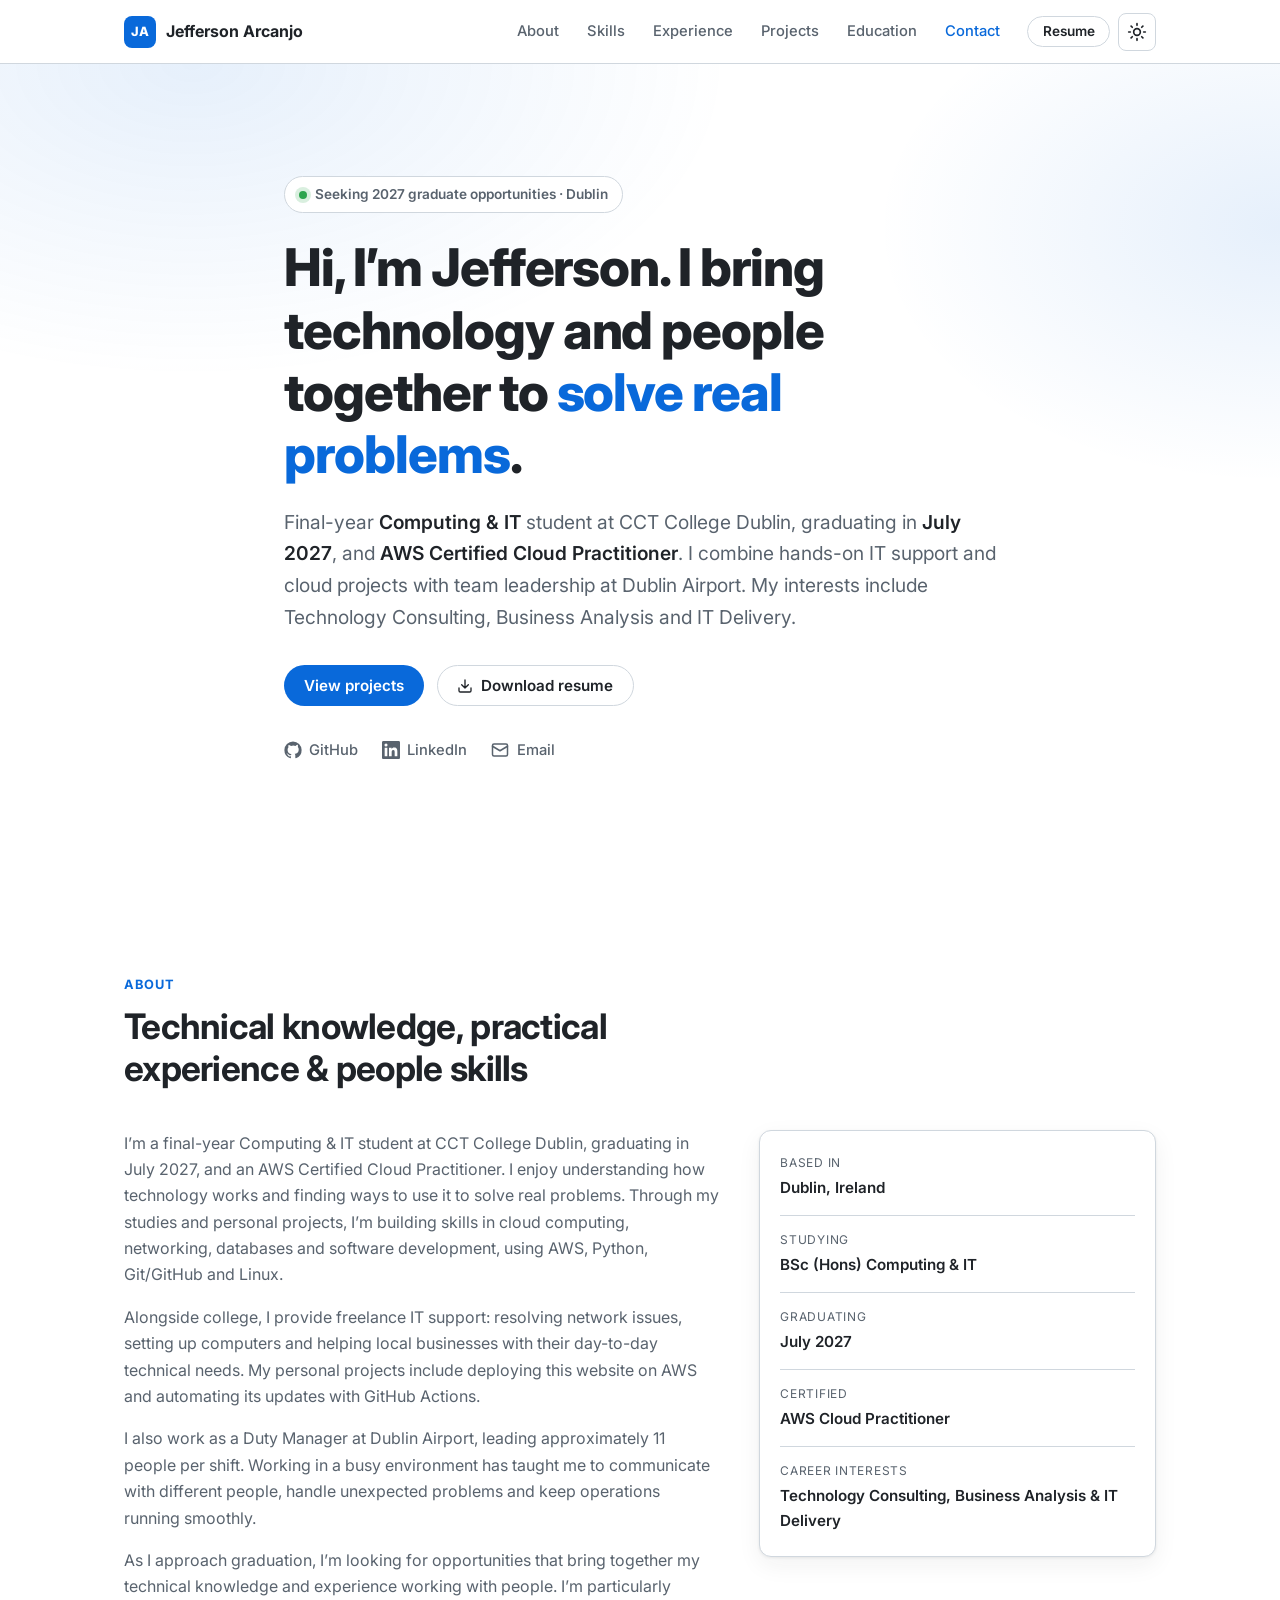
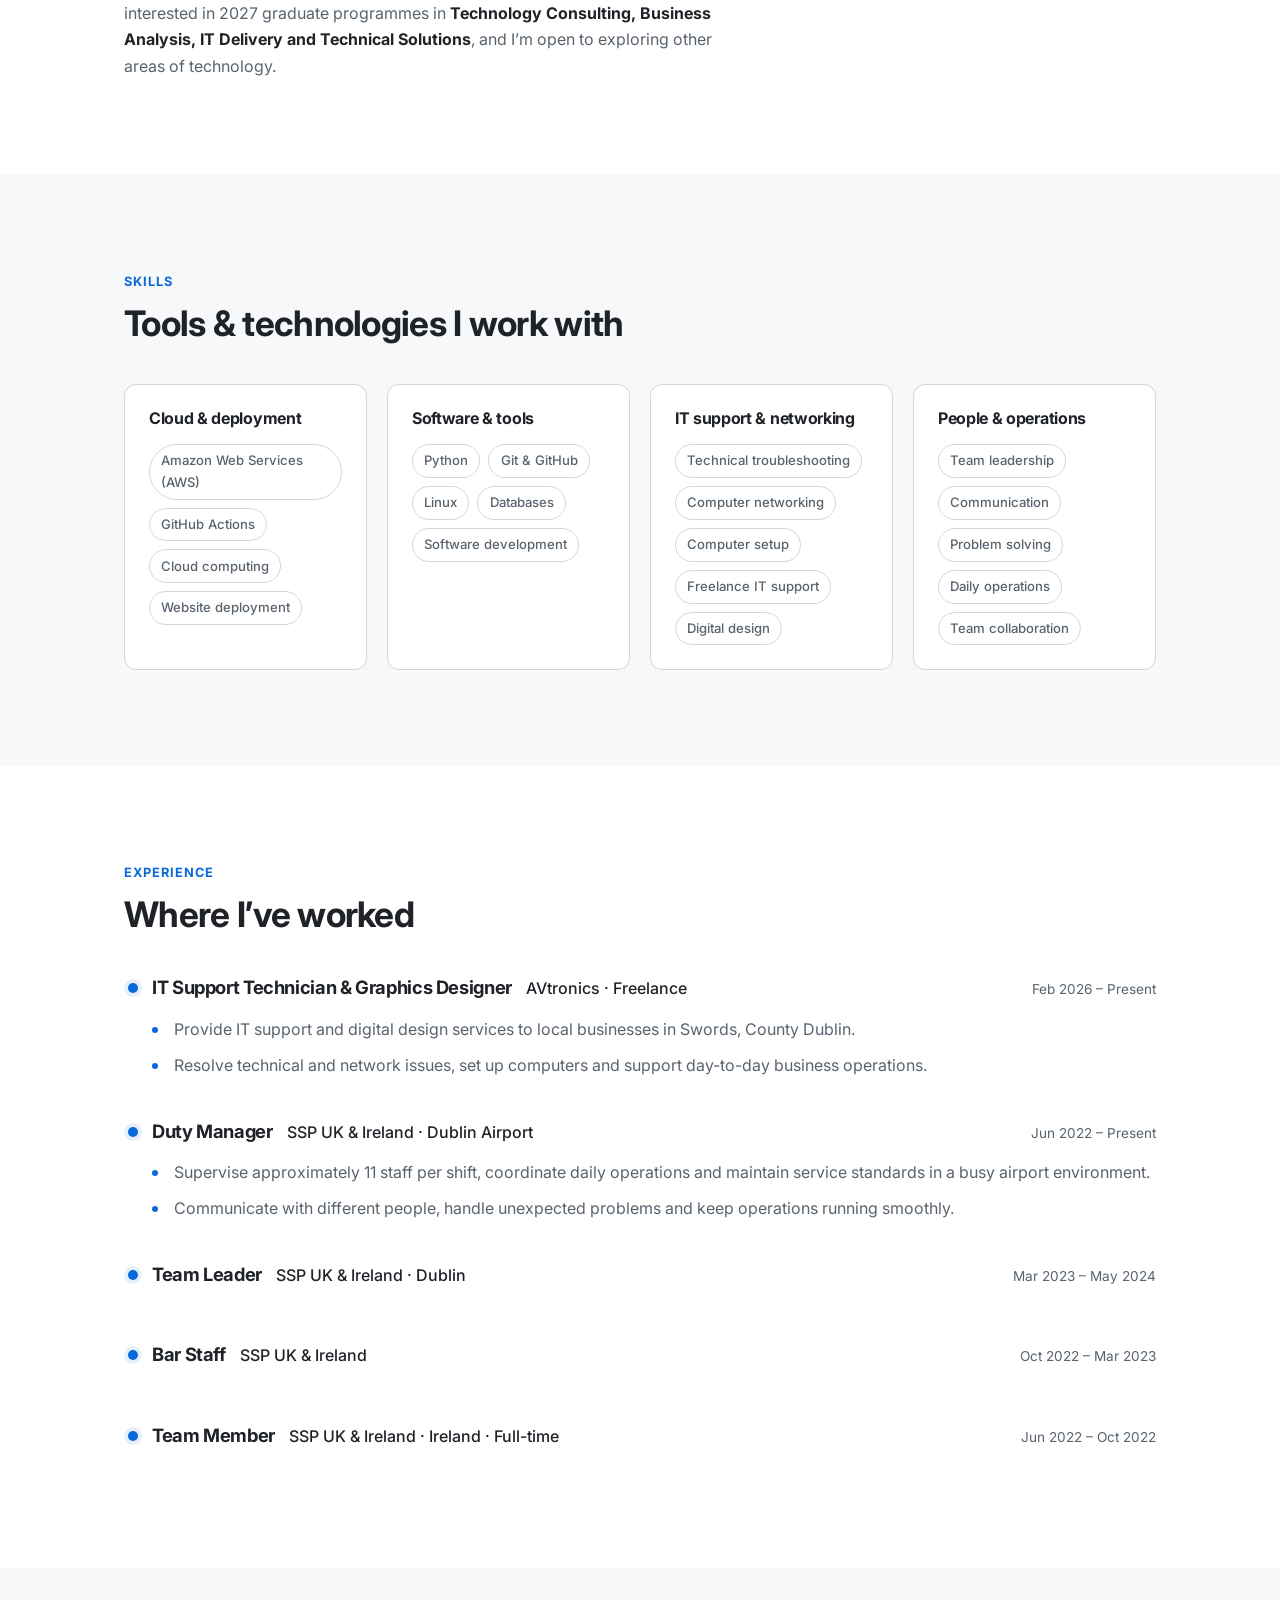
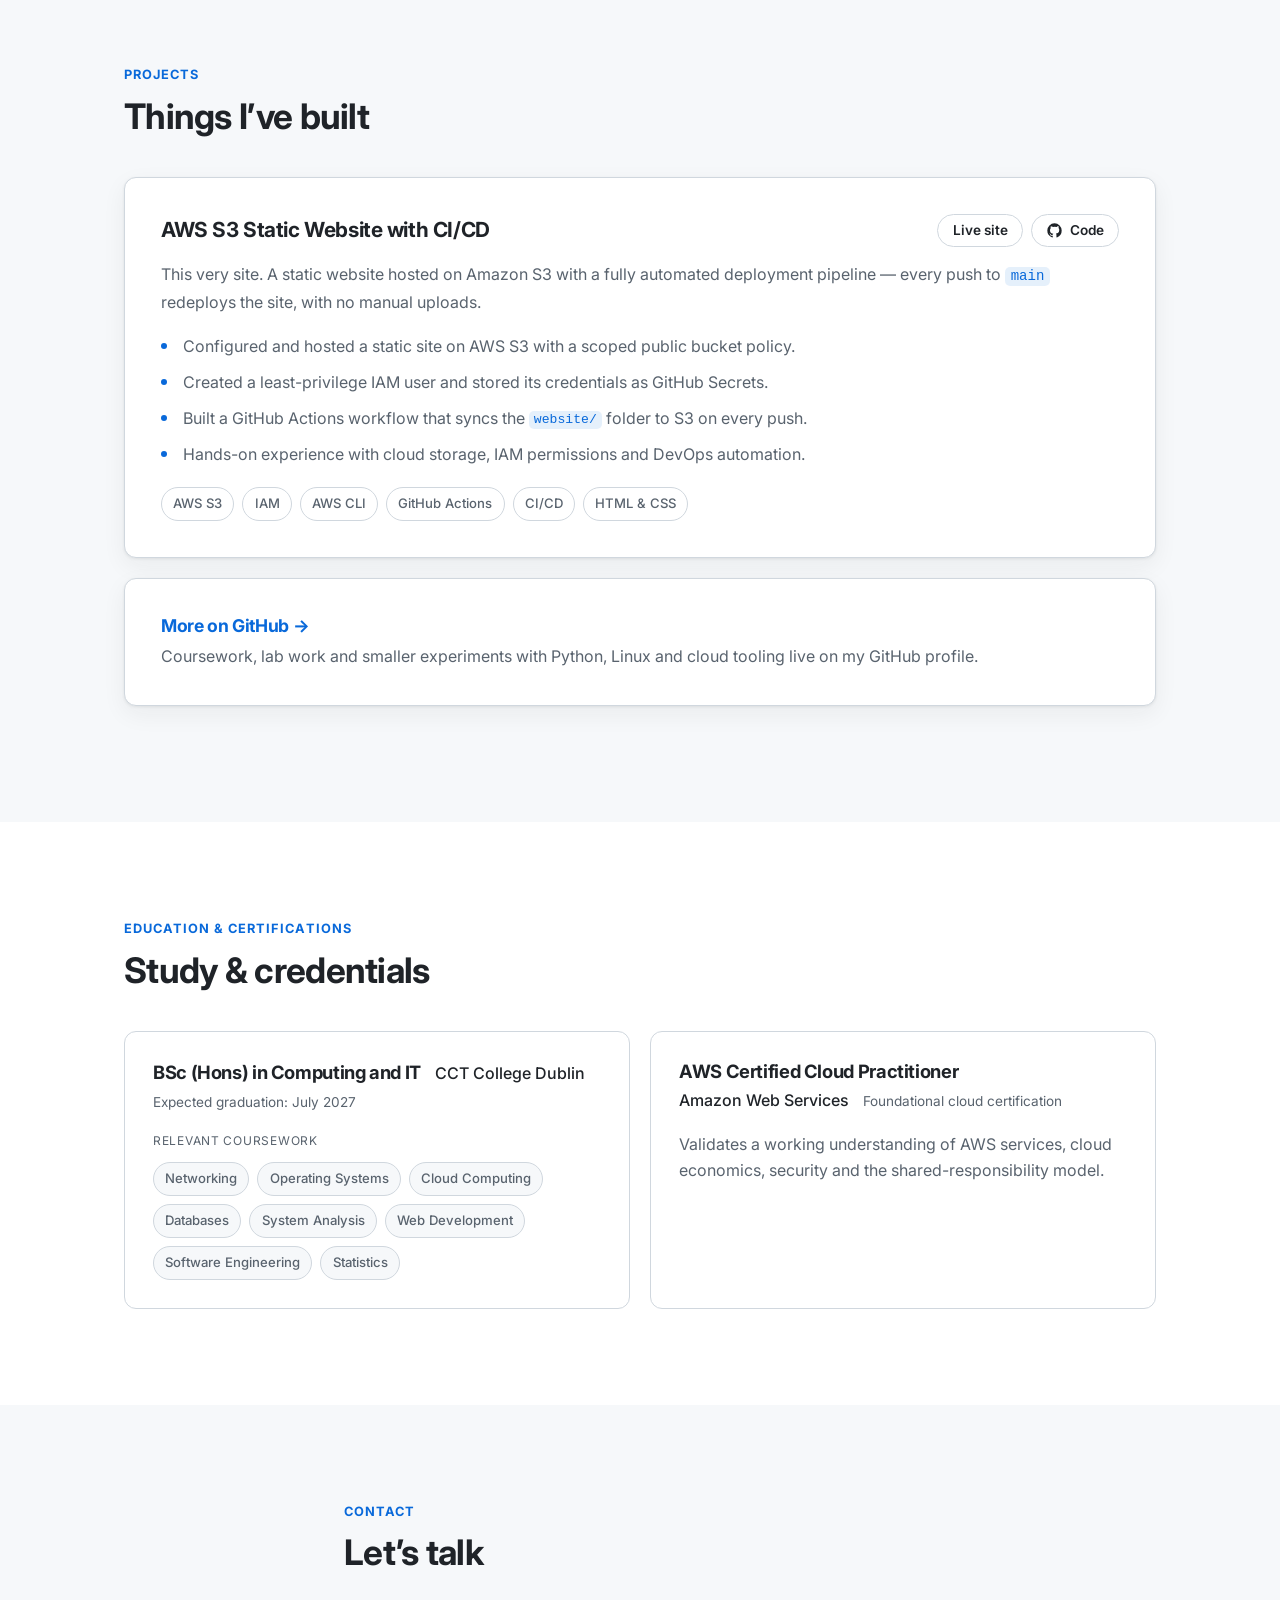
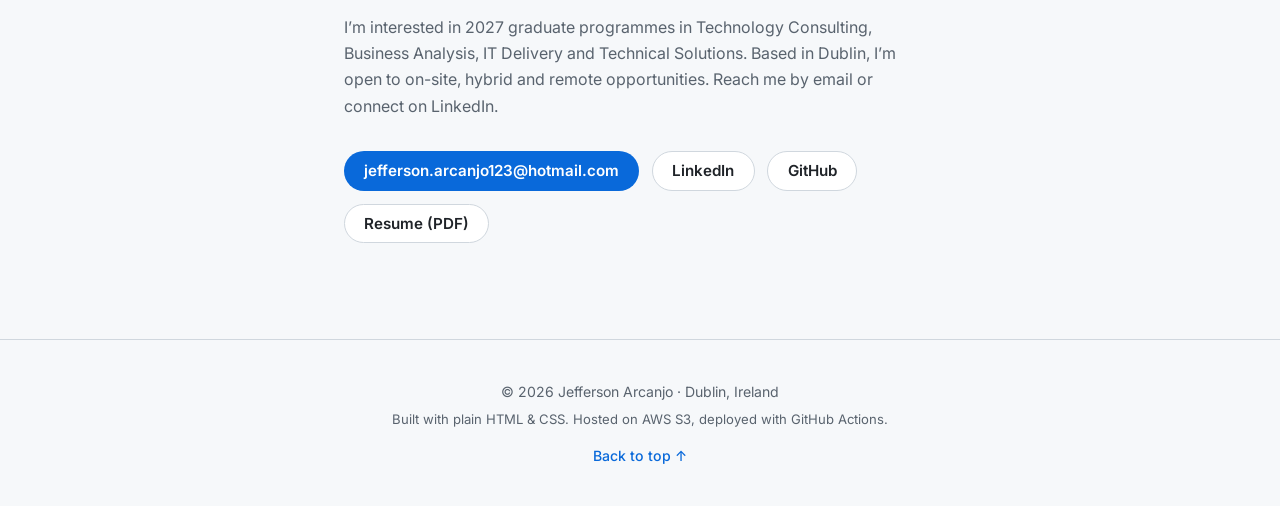
==== commit 7ad08009: "Update portfolio from LinkedIn profile and replace resume" ====
--- a/website/index.html
+++ b/website/index.html
@@ -5,8 +5,8 @@
   <script>document.documentElement.className = document.documentElement.className.replace('no-js', 'js');</script>
   <meta name="viewport" content="width=device-width, initial-scale=1.0" />
 
-  <title>Jefferson Arcanjo — Cloud &amp; DevOps focused Computing student</title>
-  <meta name="description" content="Jefferson Arcanjo — final-year BSc (Hons) Computing &amp; IT student at CCT College Dublin and AWS Certified Cloud Practitioner. Cloud infrastructure, CI/CD and DevOps automation. Open to graduate and internship roles." />
+  <title>Jefferson Arcanjo — Computing &amp; IT | AWS Certified Cloud Practitioner</title>
+  <meta name="description" content="Jefferson Arcanjo — final-year BSc (Hons) Computing &amp; IT student at CCT College Dublin and AWS Certified Cloud Practitioner. Graduating July 2027. Interested in Technology Consulting, Business Analysis, IT Delivery and Technical Solutions graduate programmes." />
   <meta name="author" content="Jefferson Arcanjo" />
   <meta name="theme-color" content="#0d1117" media="(prefers-color-scheme: dark)" />
   <meta name="theme-color" content="#ffffff" media="(prefers-color-scheme: light)" />
@@ -15,8 +15,8 @@
 
   <!-- Open Graph -->
   <meta property="og:type" content="website" />
-  <meta property="og:title" content="Jefferson Arcanjo — Cloud &amp; DevOps focused Computing student" />
-  <meta property="og:description" content="Final-year BSc (Hons) Computing &amp; IT student at CCT College Dublin and AWS Certified Cloud Practitioner. Open to graduate and internship roles." />
+  <meta property="og:title" content="Jefferson Arcanjo — Computing &amp; IT | AWS Certified Cloud Practitioner" />
+  <meta property="og:description" content="Final-year BSc (Hons) Computing &amp; IT student at CCT College Dublin and AWS Certified Cloud Practitioner. Interested in 2027 technology graduate programmes." />
   <meta property="og:url" content="http://jefferson-static-site-2025.s3-website-eu-west-1.amazonaws.com/" />
   <meta name="twitter:card" content="summary" />
 
@@ -64,17 +64,17 @@
       <div class="container hero-inner">
         <p class="hero-status reveal">
           <span class="dot" aria-hidden="true"></span>
-          Open to graduate &amp; internship roles — Dublin / Remote
+          Seeking 2027 graduate opportunities &middot; Dublin
         </p>
         <h1 id="hero-title" class="reveal">
-          Hi, I&rsquo;m Jefferson. I build and automate
-          <span class="accent">cloud infrastructure</span>.
+          Hi, I&rsquo;m Jefferson. I bring technology and people together to
+          <span class="accent">solve real problems</span>.
         </h1>
         <p class="hero-lead reveal">
-          Final-year <strong>BSc (Hons) Computing &amp; IT</strong> student at CCT College Dublin
-          and <strong>AWS Certified Cloud Practitioner</strong>. I work with AWS, Linux, CI/CD
-          pipelines and DevOps automation, backed by years of hands-on troubleshooting in a
-          high-pressure operations role at Dublin Airport.
+          Final-year <strong>Computing &amp; IT</strong> student at CCT College Dublin,
+          graduating in <strong>July 2027</strong>, and <strong>AWS Certified Cloud Practitioner</strong>.
+          I combine hands-on IT support and cloud projects with team leadership at Dublin Airport.
+          My interests include Technology Consulting, Business Analysis and IT Delivery.
         </p>
         <div class="hero-cta reveal">
           <a class="btn btn-primary" href="#projects">View projects</a>
@@ -110,26 +110,33 @@
     <section id="about" class="section" aria-labelledby="about-title">
       <div class="container">
         <p class="kicker reveal">About</p>
-        <h2 id="about-title" class="reveal">Operations experience, meeting a cloud engineering path</h2>
+        <h2 id="about-title" class="reveal">Technical knowledge, practical experience &amp; people skills</h2>
         <div class="about-grid">
           <div class="about-text reveal">
             <p>
-              I&rsquo;m a final-year Computing &amp; IT student in Dublin, on track for a First Class
-              Honours degree. My focus is cloud infrastructure and DevOps &mdash; deploying
-              services on AWS, scripting with Python and Bash on Linux, and automating
-              deployments with CI/CD pipelines.
-            </p>
-            <p>
-              Alongside my studies I&rsquo;ve spent several years as a Duty Manager at Dublin
-              Airport, running shifts in a compliance-driven, high-volume environment. That role
-              is where I learned to diagnose enterprise system issues under pressure, weigh risk
-              and impact quickly, and explain technical problems clearly to both technical and
-              non-technical people.
-            </p>
-            <p>
-              I&rsquo;m now looking for a graduate or internship role where I can apply my cloud
-              certification and keep building &mdash; ideally in cloud, DevOps, platform or IT
-              infrastructure teams.
+              I&rsquo;m a final-year Computing &amp; IT student at CCT College Dublin, graduating
+              in July 2027, and an AWS Certified Cloud Practitioner. I enjoy understanding how
+              technology works and finding ways to use it to solve real problems. Through my
+              studies and personal projects, I&rsquo;m building skills in cloud computing,
+              networking, databases and software development, using AWS, Python, Git/GitHub and Linux.
+            </p>
+            <p>
+              Alongside college, I provide freelance IT support: resolving network issues,
+              setting up computers and helping local businesses with their day-to-day technical
+              needs. My personal projects include deploying this website on AWS and automating
+              its updates with GitHub Actions.
+            </p>
+            <p>
+              I also work as a Duty Manager at Dublin Airport, leading approximately 11 people
+              per shift. Working in a busy environment has taught me to communicate with
+              different people, handle unexpected problems and keep operations running smoothly.
+            </p>
+            <p>
+              As I approach graduation, I&rsquo;m looking for opportunities that bring together
+              my technical knowledge and experience working with people. I&rsquo;m particularly
+              interested in 2027 graduate programmes in <strong>Technology Consulting, Business
+              Analysis, IT Delivery and Technical Solutions</strong>, and I&rsquo;m open to
+              exploring other areas of technology.
             </p>
           </div>
           <ul class="about-facts reveal" aria-label="Quick facts">
@@ -137,7 +144,7 @@
             <li><span>Studying</span><strong>BSc (Hons) Computing &amp; IT</strong></li>
             <li><span>Graduating</span><strong>July 2027</strong></li>
             <li><span>Certified</span><strong>AWS Cloud Practitioner</strong></li>
-            <li><span>Languages</span><strong>English (fluent), Portuguese (native)</strong></li>
+            <li><span>Career interests</span><strong>Technology Consulting, Business Analysis &amp; IT Delivery</strong></li>
           </ul>
         </div>
       </div>
@@ -150,50 +157,41 @@
         <h2 id="skills-title" class="reveal">Tools &amp; technologies I work with</h2>
         <div class="skills-grid">
           <article class="skill-card reveal">
-            <h3>Cloud &amp; DevOps</h3>
-            <ul class="tags">
-              <li>AWS (S3, IAM)</li>
-              <li>CI/CD pipelines</li>
+            <h3>Cloud &amp; deployment</h3>
+            <ul class="tags">
+              <li>Amazon Web Services (AWS)</li>
               <li>GitHub Actions</li>
-              <li>Infrastructure automation</li>
-              <li>Cloud fundamentals</li>
+              <li>Cloud computing</li>
+              <li>Website deployment</li>
             </ul>
           </article>
           <article class="skill-card reveal">
-            <h3>Languages &amp; scripting</h3>
+            <h3>Software &amp; tools</h3>
             <ul class="tags">
               <li>Python</li>
-              <li>SQL</li>
-              <li>Bash / shell</li>
-              <li>HTML &amp; CSS</li>
+              <li>Git &amp; GitHub</li>
+              <li>Linux</li>
+              <li>Databases</li>
+              <li>Software development</li>
             </ul>
           </article>
           <article class="skill-card reveal">
-            <h3>Systems &amp; networking</h3>
-            <ul class="tags">
-              <li>Linux</li>
-              <li>TCP/IP</li>
-              <li>DNS</li>
-              <li>Operating systems</li>
-              <li>Databases</li>
+            <h3>IT support &amp; networking</h3>
+            <ul class="tags">
+              <li>Technical troubleshooting</li>
+              <li>Computer networking</li>
+              <li>Computer setup</li>
+              <li>Freelance IT support</li>
+              <li>Digital design</li>
             </ul>
           </article>
           <article class="skill-card reveal">
-            <h3>Tooling &amp; practices</h3>
-            <ul class="tags">
-              <li>Git &amp; GitHub</li>
-              <li>AWS CLI</li>
-              <li>Version control workflows</li>
-              <li>Agile / software engineering</li>
-            </ul>
-          </article>
-          <article class="skill-card reveal">
-            <h3>Professional</h3>
-            <ul class="tags">
-              <li>Incident response</li>
-              <li>Technical troubleshooting</li>
-              <li>Stakeholder communication</li>
-              <li>Process improvement</li>
+            <h3>People &amp; operations</h3>
+            <ul class="tags">
+              <li>Team leadership</li>
+              <li>Communication</li>
+              <li>Problem solving</li>
+              <li>Daily operations</li>
               <li>Team collaboration</li>
             </ul>
           </article>
@@ -209,18 +207,46 @@
         <ol class="timeline">
           <li class="timeline-item reveal">
             <div class="timeline-head">
+              <h3>IT Support Technician &amp; Graphics Designer</h3>
+              <span class="timeline-meta">AVtronics &middot; Freelance</span>
+              <span class="timeline-date">Feb 2026 &ndash; Present</span>
+            </div>
+            <ul class="bullets">
+              <li>Provide IT support and digital design services to local businesses in Swords, County Dublin.</li>
+              <li>Resolve technical and network issues, set up computers and support day-to-day business operations.</li>
+            </ul>
+          </li>
+          <li class="timeline-item reveal">
+            <div class="timeline-head">
               <h3>Duty Manager</h3>
               <span class="timeline-meta">SSP UK &amp; Ireland &middot; Dublin Airport</span>
               <span class="timeline-date">Jun 2022 &ndash; Present</span>
             </div>
             <ul class="bullets">
-              <li>Run day-to-day operations in a high-volume, compliance-driven environment, coordinating 12&ndash;18 staff per shift while keeping service and operational controls on track.</li>
-              <li>Operate and troubleshoot enterprise digital systems &mdash; Citrix, POS platforms, internal reporting tools and dashboards &mdash; building strong systems awareness and analytical habits.</li>
-              <li>Identify, investigate and resolve operational and technical issues in real time, assessing risk, impact and the right mitigation under pressure.</li>
-              <li>Drive process improvement: optimise workflows and cut disruption through better communication and coordination.</li>
-              <li>Train and onboard new team members, improving process consistency and knowledge sharing.</li>
-              <li>Work with multiple airport stakeholders, developing stakeholder-management and communication skills.</li>
-            </ul>
+              <li>Supervise approximately 11 staff per shift, coordinate daily operations and maintain service standards in a busy airport environment.</li>
+              <li>Communicate with different people, handle unexpected problems and keep operations running smoothly.</li>
+            </ul>
+          </li>
+          <li class="timeline-item reveal">
+            <div class="timeline-head">
+              <h3>Team Leader</h3>
+              <span class="timeline-meta">SSP UK &amp; Ireland &middot; Dublin</span>
+              <span class="timeline-date">Mar 2023 &ndash; May 2024</span>
+            </div>
+          </li>
+          <li class="timeline-item reveal">
+            <div class="timeline-head">
+              <h3>Bar Staff</h3>
+              <span class="timeline-meta">SSP UK &amp; Ireland</span>
+              <span class="timeline-date">Oct 2022 &ndash; Mar 2023</span>
+            </div>
+          </li>
+          <li class="timeline-item reveal">
+            <div class="timeline-head">
+              <h3>Team Member</h3>
+              <span class="timeline-meta">SSP UK &amp; Ireland &middot; Ireland &middot; Full-time</span>
+              <span class="timeline-date">Jun 2022 &ndash; Oct 2022</span>
+            </div>
           </li>
         </ol>
       </div>
@@ -286,7 +312,7 @@
             <div class="timeline-head">
               <h3>BSc (Hons) in Computing and IT</h3>
               <span class="timeline-meta">CCT College Dublin</span>
-              <span class="timeline-date">Expected July 2027 &middot; On track for First Class Honours</span>
+              <span class="timeline-date">Expected graduation: July 2027</span>
             </div>
             <p class="edu-label">Relevant coursework</p>
             <ul class="tags">
@@ -309,8 +335,7 @@
             </div>
             <p>
               Validates a working understanding of AWS services, cloud economics, security and
-              the shared-responsibility model &mdash; the foundation I&rsquo;m building associate-level
-              skills on top of.
+              the shared-responsibility model.
             </p>
           </article>
         </div>
@@ -323,8 +348,9 @@
         <p class="kicker reveal">Contact</p>
         <h2 id="contact-title" class="reveal">Let&rsquo;s talk</h2>
         <p class="contact-lead reveal">
-          I&rsquo;m open to graduate and internship opportunities in cloud, DevOps and IT
-          infrastructure. The fastest way to reach me is email.
+          I&rsquo;m interested in 2027 graduate programmes in Technology Consulting, Business
+          Analysis, IT Delivery and Technical Solutions. Based in Dublin, I&rsquo;m open to
+          on-site, hybrid and remote opportunities. Reach me by email or connect on LinkedIn.
         </p>
         <div class="contact-links reveal">
           <a class="btn btn-primary" href="mailto:jefferson.arcanjo123@hotmail.com">jefferson.arcanjo123@hotmail.com</a>
--- a/website/css/style.css
+++ b/website/css/style.css
@@ -415,6 +415,7 @@
   background: var(--accent);
   box-shadow: 0 0 0 4px var(--accent-soft);
 }
+.timeline-item + .timeline-item { margin-top: 2rem; }
 .timeline-head {
   display: flex;
   flex-wrap: wrap;
